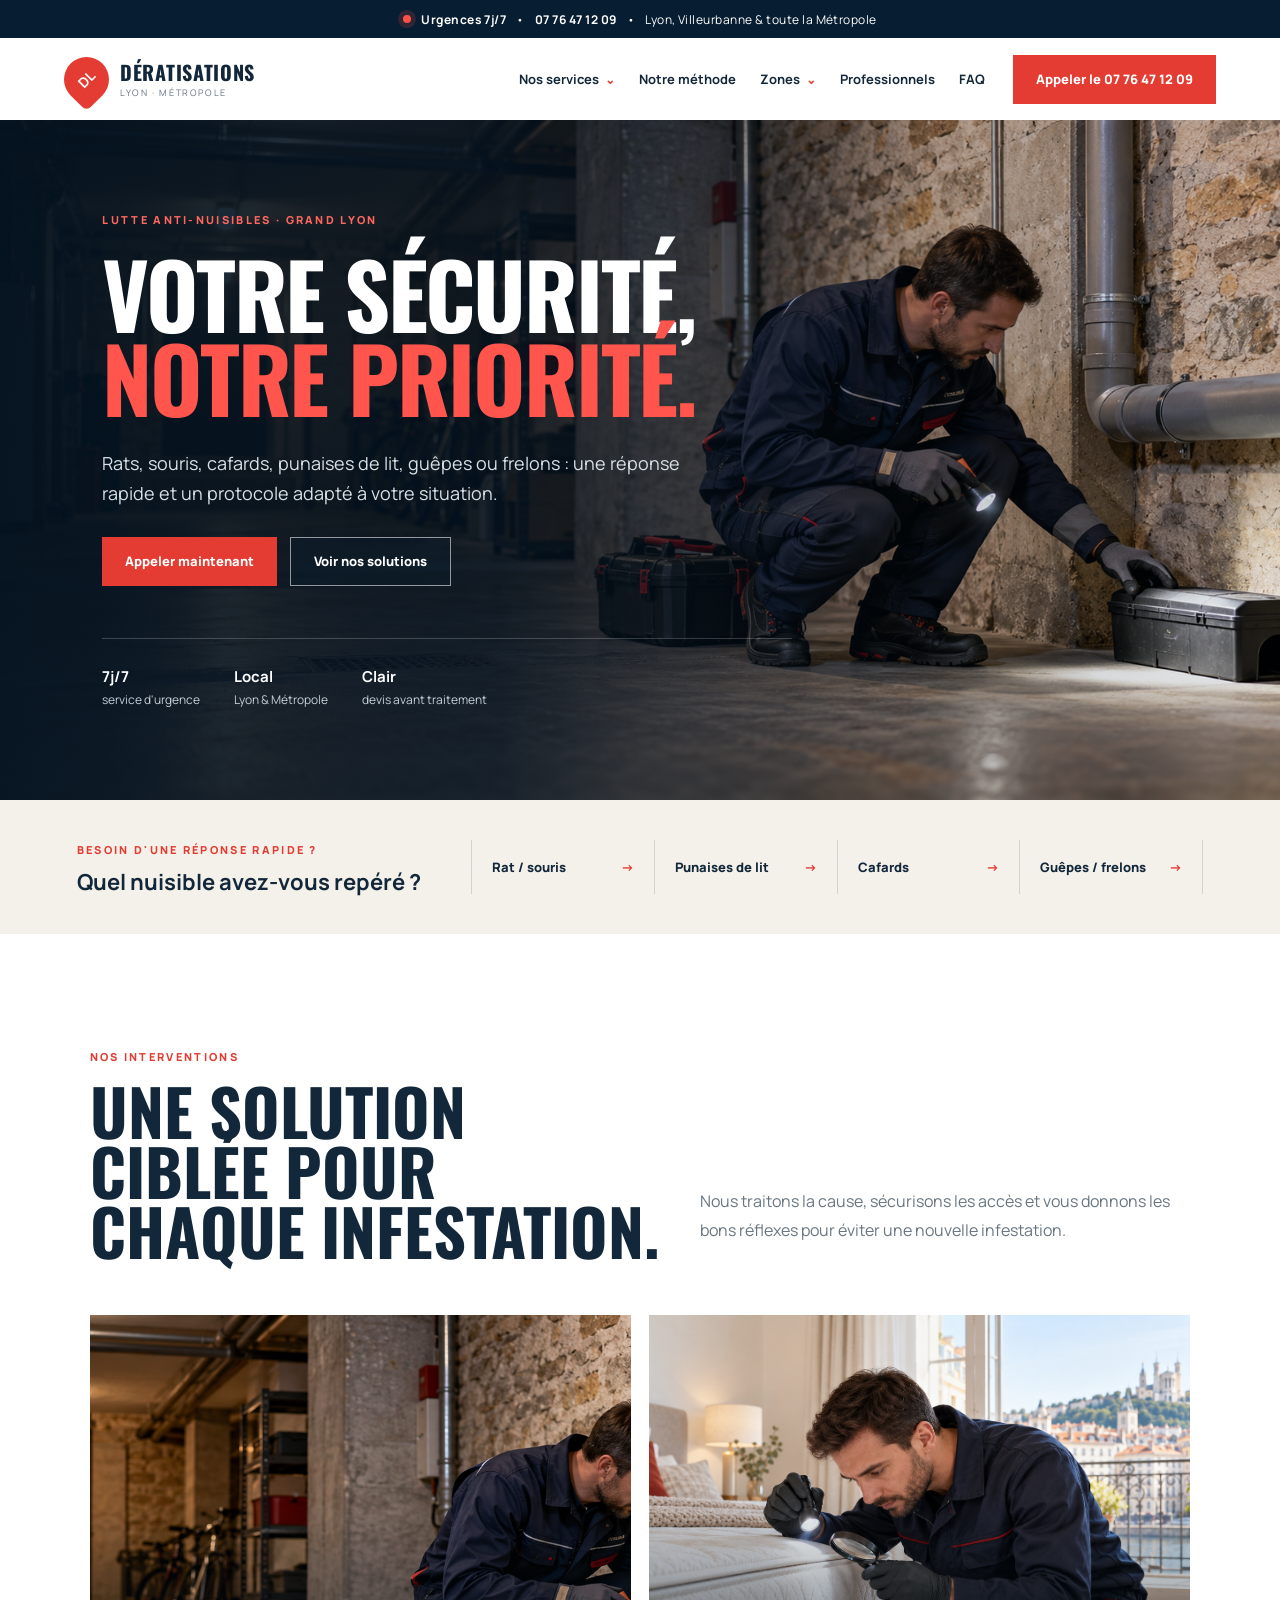
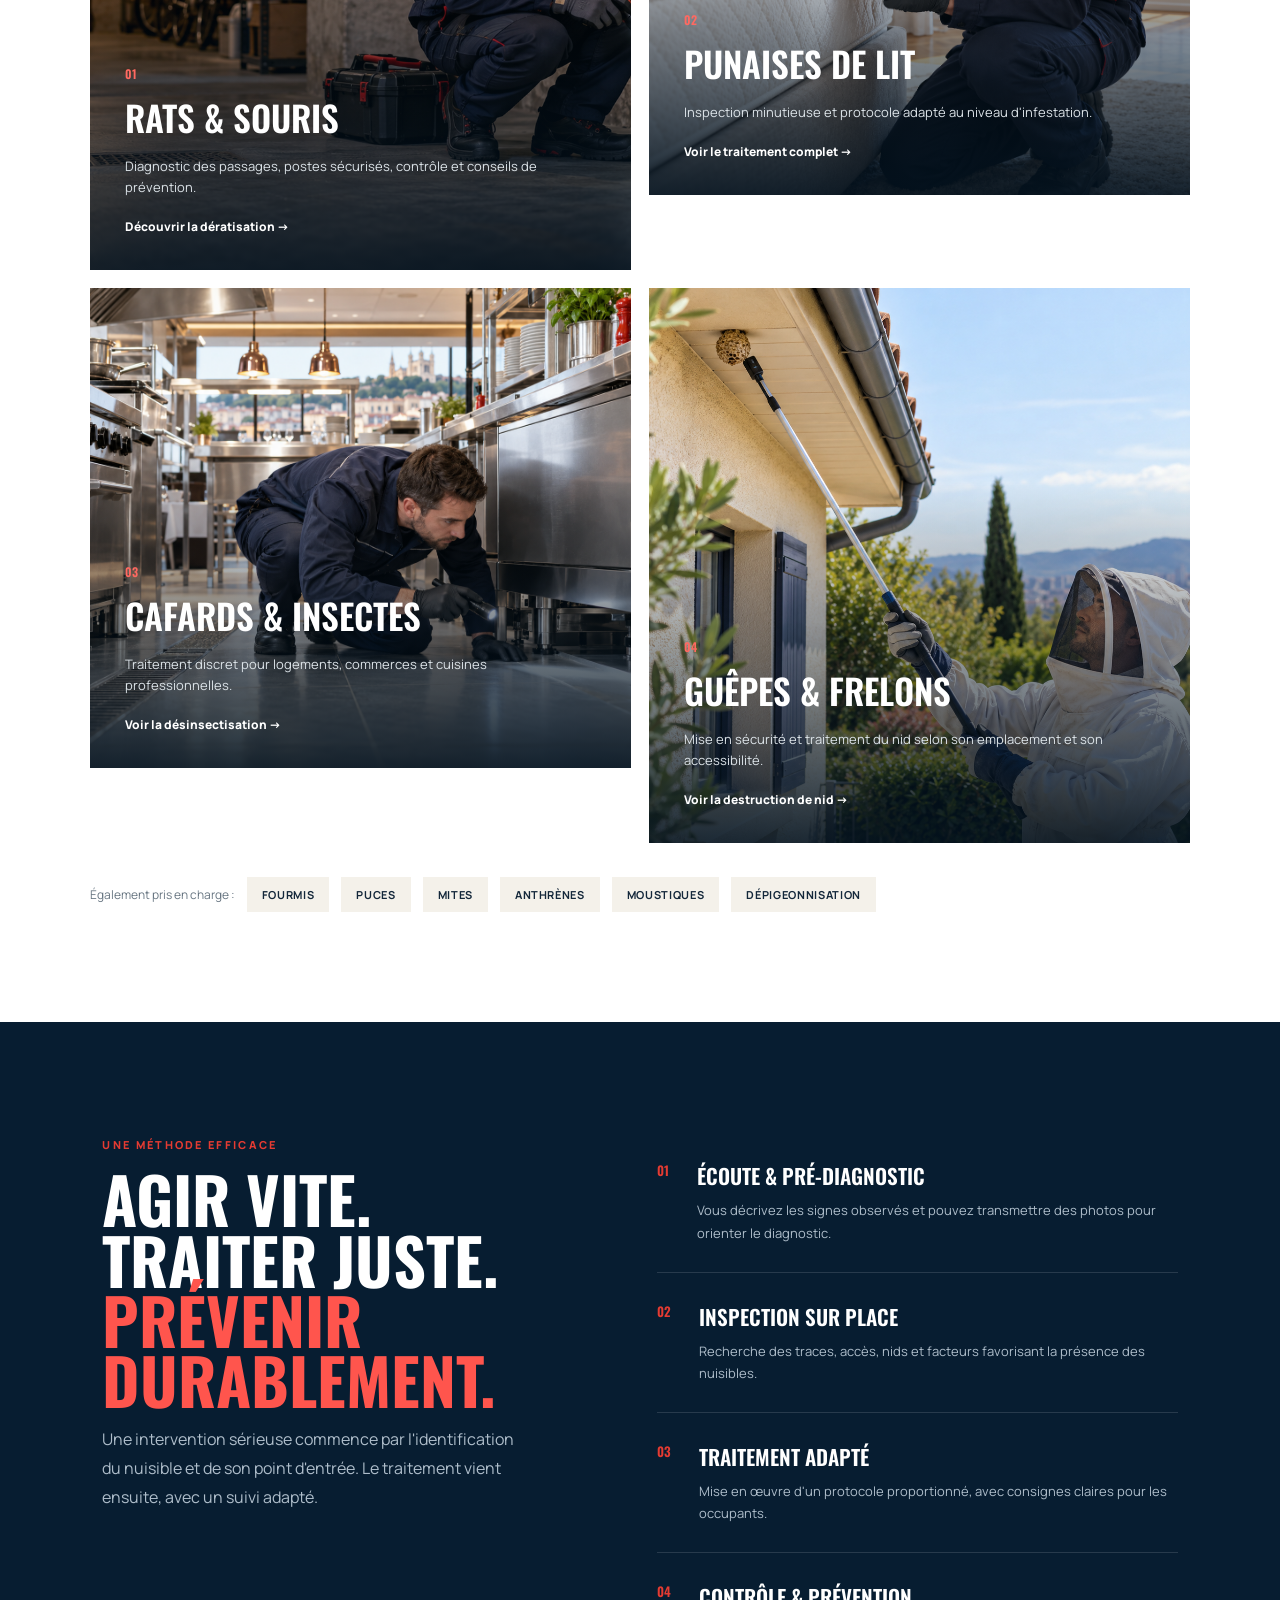
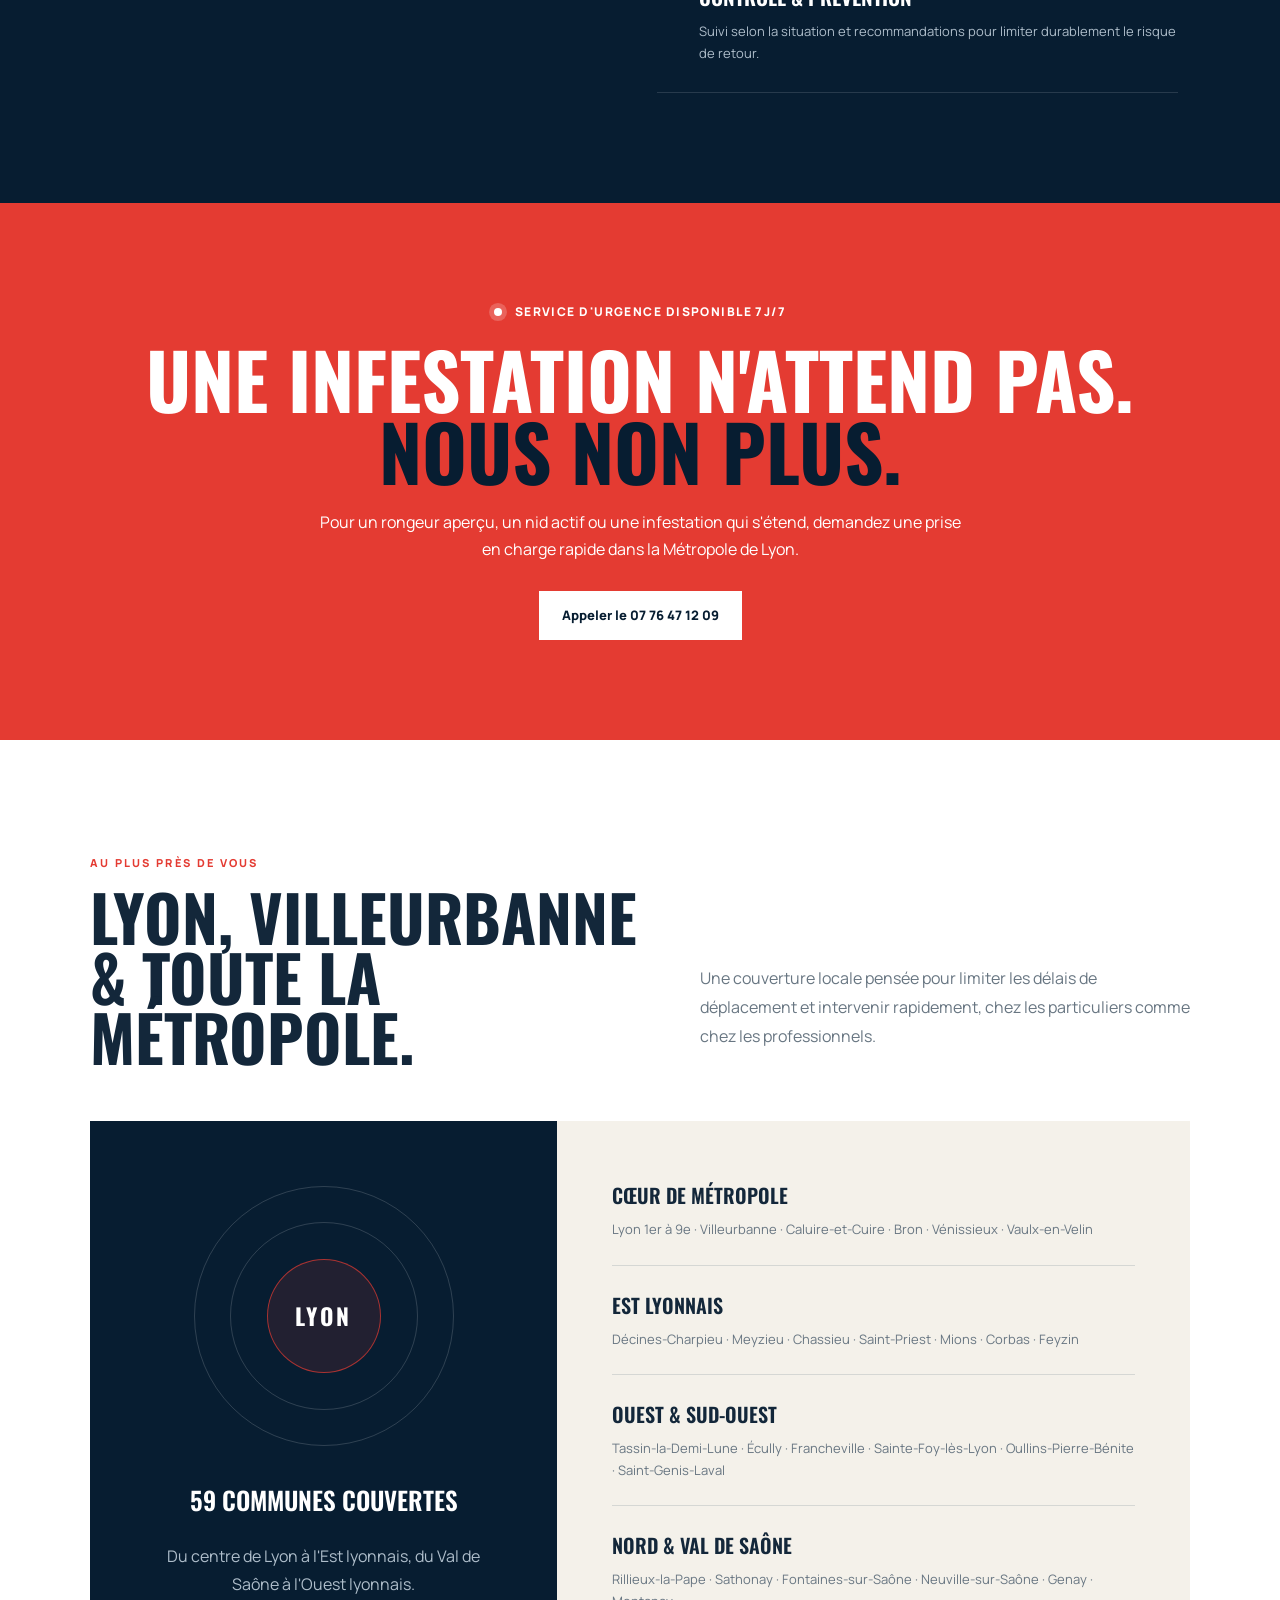
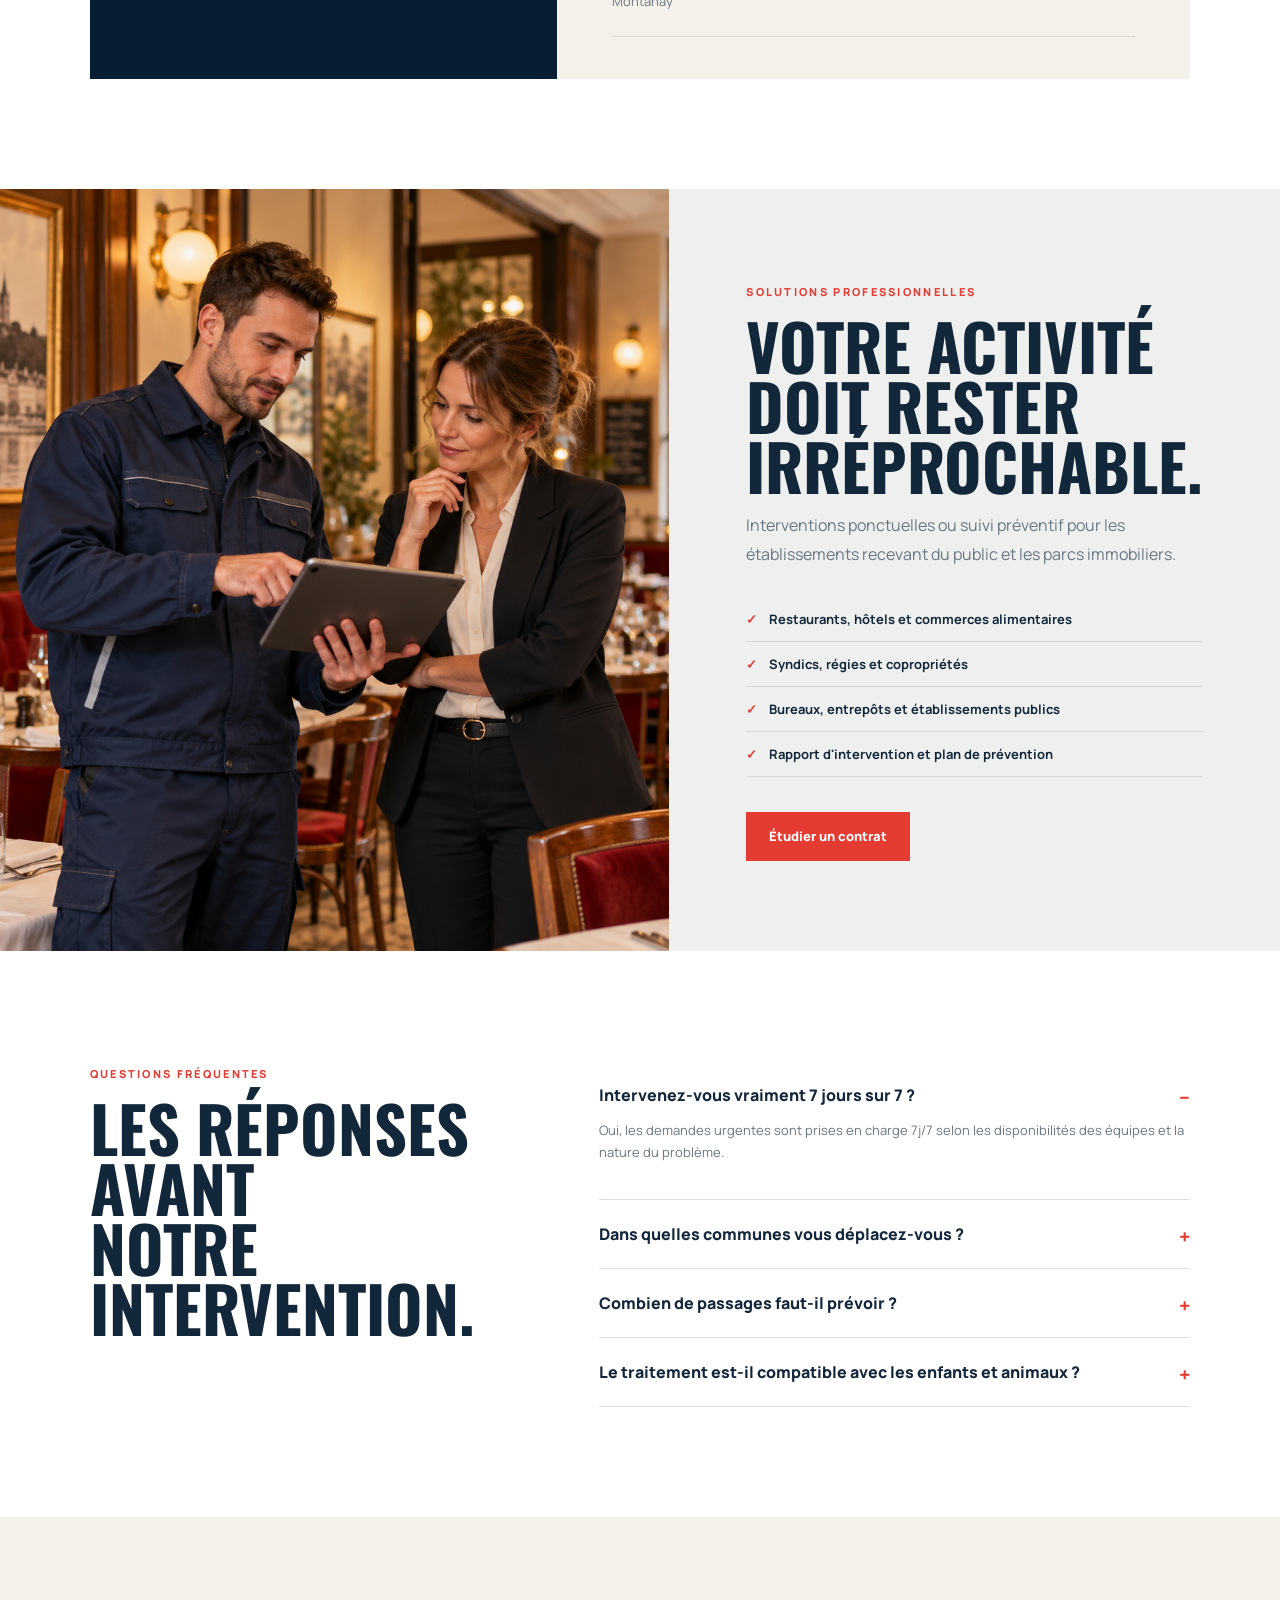
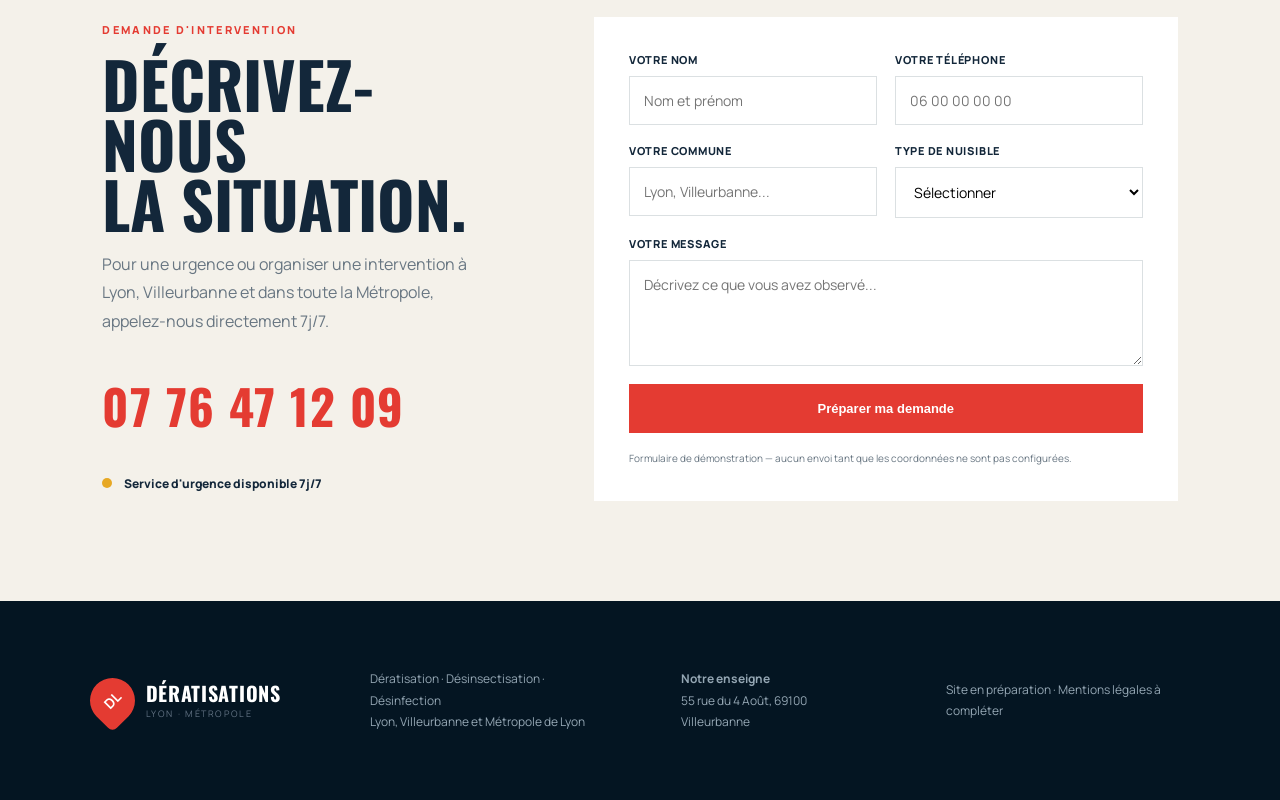
==== index.html @ f5d03dd8 "Publier le site Dératisations Lyon" ====
<!doctype html>
<html lang="fr">
<head>
  <meta charset="utf-8">
  <meta name="viewport" content="width=device-width, initial-scale=1">
  <title>Dératisations Lyon — Urgences anti-nuisibles 7j/7</title>
  <meta name="description" content="Dératisation, désinsectisation, punaises de lit, cafards, guêpes et frelons à Lyon, Villeurbanne et dans toute la Métropole de Lyon. Service d'urgence 7j/7.">
  <link rel="preconnect" href="https://fonts.googleapis.com">
  <link rel="preconnect" href="https://fonts.gstatic.com" crossorigin>
  <link href="https://fonts.googleapis.com/css2?family=Manrope:wght@400;500;600;700;800&family=Oswald:wght@500;600;700&display=swap" rel="stylesheet">
  <link rel="stylesheet" href="styles.css">
<!-- Google tag (gtag.js) -->
<script async src="https://www.googletagmanager.com/gtag/js?id=AW-18383502540"></script>
<script>
  window.dataLayer = window.dataLayer || [];
  function gtag(){dataLayer.push(arguments);}
  gtag('js', new Date());
  gtag('config', 'AW-18383502540');
</script>
</head>
<body>
  <div class="topbar"><span class="pulse"></span><strong>Urgences 7j/7</strong><span>•</span><a href="tel:+33776471209"><strong>07 76 47 12 09</strong></a><span>•</span><span>Lyon, Villeurbanne & toute la Métropole</span></div>
  <header class="header" id="accueil">
    <a class="brand" href="#accueil" aria-label="Dératisations Lyon, accueil">
      <span class="brand-mark" aria-hidden="true">DL</span>
      <span><strong>DÉRATISATIONS</strong><small>LYON · MÉTROPOLE</small></span>
    </a>
    <button class="menu-btn" aria-label="Ouvrir le menu" aria-expanded="false">☰</button>
    <nav class="nav" aria-label="Navigation principale">
      <div class="nav-group"><a href="#services">Nos services <span>⌄</span></a><div class="dropdown">
        <a href="rats-souris.html"><b>Rats & souris</b><small>Dératisation et prévention</small></a>
        <a href="punaises-de-lit.html"><b>Punaises de lit</b><small>Inspection et traitement</small></a>
        <a href="cafards-blattes.html"><b>Cafards & insectes</b><small>Désinsectisation ciblée</small></a>
        <a href="guepes-frelons.html"><b>Guêpes & frelons</b><small>Mise en sécurité des nids</small></a>
      </div></div>
      <a href="#methode">Notre méthode</a>
      <div class="nav-group"><a href="#zones">Zones <span>⌄</span></a><div class="dropdown compact">
        <a href="#zones"><b>Lyon 1er à 9e</b></a><a href="#zones"><b>Villeurbanne</b></a><a href="#zones"><b>Est lyonnais</b></a><a href="#zones"><b>Ouest lyonnais</b></a><a href="#zones"><b>Nord & Val de Saône</b></a>
      </div></div>
      <a href="#professionnels">Professionnels</a><a href="#faq">FAQ</a>
    </nav>
    <a class="btn btn-red header-cta" href="tel:+33776471209">Appeler le 07 76 47 12 09</a>
  </header>

  <main>
    <section class="hero">
      <img src="hero-deratisation.png" alt="Technicien anti-nuisibles inspectant une cave d'immeuble lyonnais">
      <div class="hero-overlay"></div>
      <div class="hero-content">
        <div class="eyebrow">Lutte anti-nuisibles · Grand Lyon</div>
        <h1>Votre sécurité,<br><em>notre priorité.</em></h1>
        <p>Rats, souris, cafards, punaises de lit, guêpes ou frelons : une réponse rapide et un protocole adapté à votre situation.</p>
        <div class="hero-actions">
          <a class="btn btn-red" href="tel:+33776471209">Appeler maintenant</a>
          <a class="btn btn-ghost" href="#services">Voir nos solutions</a>
        </div>
        <div class="hero-trust">
          <span><b>7j/7</b> service d'urgence</span>
          <span><b>Local</b> Lyon & Métropole</span>
          <span><b>Clair</b> devis avant traitement</span>
        </div>
      </div>
    </section>

    <section class="quick-diagnosis">
      <div><span class="red-label">Besoin d'une réponse rapide ?</span><h2>Quel nuisible avez-vous repéré ?</h2></div>
      <div class="quick-links">
        <a href="#deratisation">Rat / souris <span>→</span></a>
        <a href="#punaises">Punaises de lit <span>→</span></a>
        <a href="#cafards">Cafards <span>→</span></a>
        <a href="#guepes">Guêpes / frelons <span>→</span></a>
      </div>
    </section>

    <section class="section services" id="services">
      <div class="section-head">
        <div><span class="red-label">Nos interventions</span><h2>Une solution ciblée pour<br>chaque infestation.</h2></div>
        <p>Nous traitons la cause, sécurisons les accès et vous donnons les bons réflexes pour éviter une nouvelle infestation.</p>
      </div>
      <div class="service-grid">
        <article class="service-card wide" id="deratisation">
          <img src="hero-deratisation.png" alt="Dératisation professionnelle dans une cave à Lyon">
          <div class="shade"></div><div class="card-copy"><span>01</span><h3>Rats & souris</h3><p>Diagnostic des passages, postes sécurisés, contrôle et conseils de prévention.</p><a href="rats-souris.html">Découvrir la dératisation →</a></div>
        </article>
        <article class="service-card" id="punaises">
          <img src="punaises-lit.png" alt="Inspection professionnelle d'un matelas contre les punaises de lit">
          <div class="shade"></div><div class="card-copy"><span>02</span><h3>Punaises de lit</h3><p>Inspection minutieuse et protocole adapté au niveau d'infestation.</p><a href="punaises-de-lit.html">Voir le traitement complet →</a></div>
        </article>
        <article class="service-card" id="cafards">
          <img src="cafards-pro.png" alt="Inspection anti-cafards dans une cuisine professionnelle">
          <div class="shade"></div><div class="card-copy"><span>03</span><h3>Cafards & insectes</h3><p>Traitement discret pour logements, commerces et cuisines professionnelles.</p><a href="cafards-blattes.html">Voir la désinsectisation →</a></div>
        </article>
        <article class="service-card wide" id="guepes">
          <img src="guepes-frelons.png" alt="Technicien protégé inspectant un nid de guêpes sous une toiture">
          <div class="shade"></div><div class="card-copy"><span>04</span><h3>Guêpes & frelons</h3><p>Mise en sécurité et traitement du nid selon son emplacement et son accessibilité.</p><a href="guepes-frelons.html">Voir la destruction de nid →</a></div>
        </article>
      </div>
      <div class="other-pests"><span>Également pris en charge :</span><b>Fourmis</b><b>Puces</b><b>Mites</b><b>Anthrènes</b><b>Moustiques</b><b>Dépigeonnisation</b></div>
    </section>

    <section class="method" id="methode">
      <div class="method-intro"><span class="red-label">Une méthode efficace</span><h2>Agir vite.<br>Traiter juste.<br><em>Prévenir durablement.</em></h2><p>Une intervention sérieuse commence par l'identification du nuisible et de son point d'entrée. Le traitement vient ensuite, avec un suivi adapté.</p></div>
      <div class="steps">
        <article><strong>01</strong><div><h3>Écoute & pré-diagnostic</h3><p>Vous décrivez les signes observés et pouvez transmettre des photos pour orienter le diagnostic.</p></div></article>
        <article><strong>02</strong><div><h3>Inspection sur place</h3><p>Recherche des traces, accès, nids et facteurs favorisant la présence des nuisibles.</p></div></article>
        <article><strong>03</strong><div><h3>Traitement adapté</h3><p>Mise en œuvre d'un protocole proportionné, avec consignes claires pour les occupants.</p></div></article>
        <article><strong>04</strong><div><h3>Contrôle & prévention</h3><p>Suivi selon la situation et recommandations pour limiter durablement le risque de retour.</p></div></article>
      </div>
    </section>

    <section class="emergency">
      <div><span class="live-dot"></span><span>Service d'urgence disponible 7j/7</span></div>
      <h2>Une infestation n'attend pas.<br><em>Nous non plus.</em></h2>
      <p>Pour un rongeur aperçu, un nid actif ou une infestation qui s'étend, demandez une prise en charge rapide dans la Métropole de Lyon.</p>
      <a class="btn btn-white" href="tel:+33776471209">Appeler le 07 76 47 12 09</a>
    </section>

    <section class="section zones" id="zones">
      <div class="section-head"><div><span class="red-label">Au plus près de vous</span><h2>Lyon, Villeurbanne<br>& toute la Métropole.</h2></div><p>Une couverture locale pensée pour limiter les délais de déplacement et intervenir rapidement, chez les particuliers comme chez les professionnels.</p></div>
      <div class="zone-layout">
        <div class="zone-feature"><div class="map-rings"><span></span><span></span><span></span><b>LYON</b></div><h3>59 communes couvertes</h3><p>Du centre de Lyon à l'Est lyonnais, du Val de Saône à l'Ouest lyonnais.</p></div>
        <div class="city-list">
          <div><h3>Cœur de Métropole</h3><p>Lyon 1er à 9e · Villeurbanne · Caluire-et-Cuire · Bron · Vénissieux · Vaulx-en-Velin</p></div>
          <div><h3>Est lyonnais</h3><p>Décines-Charpieu · Meyzieu · Chassieu · Saint-Priest · Mions · Corbas · Feyzin</p></div>
          <div><h3>Ouest & Sud-Ouest</h3><p>Tassin-la-Demi-Lune · Écully · Francheville · Sainte-Foy-lès-Lyon · Oullins-Pierre-Bénite · Saint-Genis-Laval</p></div>
          <div><h3>Nord & Val de Saône</h3><p>Rillieux-la-Pape · Sathonay · Fontaines-sur-Saône · Neuville-sur-Saône · Genay · Montanay</p></div>
        </div>
      </div>
    </section>

    <section class="pro" id="professionnels">
      <img src="contrats-pro.png" alt="Technicien anti-nuisibles présentant un rapport à une responsable de restaurant lyonnais">
      <div class="pro-content"><span class="red-label">Solutions professionnelles</span><h2>Votre activité doit rester<br>irréprochable.</h2><p>Interventions ponctuelles ou suivi préventif pour les établissements recevant du public et les parcs immobiliers.</p><ul><li>Restaurants, hôtels et commerces alimentaires</li><li>Syndics, régies et copropriétés</li><li>Bureaux, entrepôts et établissements publics</li><li>Rapport d'intervention et plan de prévention</li></ul><a class="btn btn-red" href="#contact">Étudier un contrat</a></div>
    </section>

    <section class="section faq" id="faq">
      <div><span class="red-label">Questions fréquentes</span><h2>Les réponses avant<br>notre intervention.</h2></div>
      <div class="accordion">
        <details open><summary>Intervenez-vous vraiment 7 jours sur 7 ?</summary><p>Oui, les demandes urgentes sont prises en charge 7j/7 selon les disponibilités des équipes et la nature du problème.</p></details>
        <details><summary>Dans quelles communes vous déplacez-vous ?</summary><p>À Lyon, Villeurbanne et dans l'ensemble de la Métropole de Lyon. Indiquez votre commune lors de la demande pour confirmer le délai.</p></details>
        <details><summary>Combien de passages faut-il prévoir ?</summary><p>Cela dépend du nuisible, de l'étendue de l'infestation et du lieu. Certains protocoles nécessitent un contrôle ou un second passage.</p></details>
        <details><summary>Le traitement est-il compatible avec les enfants et animaux ?</summary><p>Les consignes de sécurité sont expliquées avant chaque intervention. Elles varient selon le produit et la méthode retenus.</p></details>
      </div>
    </section>

    <section class="contact" id="contact">
      <div class="contact-copy"><span class="red-label">Demande d'intervention</span><h2>Décrivez-nous<br>la situation.</h2><p>Pour une urgence ou organiser une intervention à Lyon, Villeurbanne et dans toute la Métropole, appelez-nous directement 7j/7.</p><a class="contact-phone" href="tel:+33776471209">07 76 47 12 09</a><div class="pending"><span></span>Service d'urgence disponible 7j/7</div></div>
      <form class="contact-form" id="lead-form">
        <label>Votre nom<input type="text" placeholder="Nom et prénom" required></label>
        <label>Votre téléphone<input type="tel" placeholder="06 00 00 00 00" required></label>
        <label>Votre commune<input type="text" placeholder="Lyon, Villeurbanne..." required></label>
        <label>Type de nuisible<select required><option value="">Sélectionner</option><option>Rats / souris</option><option>Punaises de lit</option><option>Cafards / blattes</option><option>Guêpes / frelons</option><option>Autre</option></select></label>
        <label class="full">Votre message<textarea rows="4" placeholder="Décrivez ce que vous avez observé..."></textarea></label>
        <button class="btn btn-red full" type="submit">Préparer ma demande</button>
        <small class="full">Formulaire de démonstration — aucun envoi tant que les coordonnées ne sont pas configurées.</small>
      </form>
    </section>
  </main>

  <footer><a class="brand" href="#accueil"><span class="brand-mark">DL</span><span><strong>DÉRATISATIONS</strong><small>LYON · MÉTROPOLE</small></span></a><p>Dératisation · Désinsectisation · Désinfection<br>Lyon, Villeurbanne et Métropole de Lyon</p><p><strong>Notre enseigne</strong><br>55 rue du 4 Août, 69100 Villeurbanne</p><p class="legal">Site en préparation · Mentions légales à compléter</p></footer>
  <div class="mobile-bar"><a href="tel:+33776471209">☎ Urgence 7j/7 — 07 76 47 12 09</a></div>
  <script src="script.js"></script>
</body>
</html>
---- styles.css ----
:root{--navy:#071d31;--navy2:#0c2943;--red:#e43b32;--cream:#f4f1ea;--white:#fff;--ink:#13273a;--muted:#687682;--line:#dbe0e2}*{box-sizing:border-box}html{scroll-behavior:smooth}body{margin:0;font-family:Manrope,Arial,sans-serif;color:var(--ink);background:#fff}img{display:block;width:100%}a{color:inherit;text-decoration:none}.topbar{height:38px;background:var(--navy);color:#fff;display:flex;align-items:center;justify-content:center;gap:10px;font-size:12px;letter-spacing:.04em}.pulse,.live-dot{width:8px;height:8px;background:#ff5046;border-radius:50%;box-shadow:0 0 0 5px rgba(255,80,70,.16)}.header{height:82px;display:flex;align-items:center;padding:0 clamp(20px,5vw,78px);gap:28px;background:#fff;position:relative;z-index:20}.brand{display:flex;align-items:center;gap:11px;margin-right:auto}.brand-mark{width:45px;height:45px;border-radius:50% 50% 50% 14%;transform:rotate(-45deg);background:var(--red);color:#fff;display:grid;place-items:center;font:bold 14px Manrope}.brand-mark::first-line{transform:rotate(45deg)}.brand span:last-child{display:flex;flex-direction:column;line-height:1}.brand strong{font-family:Oswald,sans-serif;font-size:20px;letter-spacing:.035em}.brand small{font-size:9px;letter-spacing:.18em;margin-top:6px;color:#637384}.nav{display:flex;gap:24px;font-size:13px;font-weight:700}.nav a:hover{color:var(--red)}.btn{display:inline-flex;align-items:center;justify-content:center;min-height:49px;padding:0 23px;font-size:13px;font-weight:800;border:none;cursor:pointer;transition:.2s}.btn:hover{transform:translateY(-2px)}.btn-red{background:var(--red);color:#fff}.btn-ghost{border:1px solid rgba(255,255,255,.55);color:#fff;background:rgba(7,29,49,.25)}.btn-white{background:#fff;color:var(--navy)}.menu-btn{display:none;background:none;border:none;font-size:26px}.hero{min-height:680px;position:relative;display:flex;align-items:center;color:#fff;overflow:hidden}.hero>img{position:absolute;inset:0;height:100%;object-fit:cover}.hero-overlay{position:absolute;inset:0;background:linear-gradient(90deg,rgba(4,19,33,.96) 0%,rgba(4,19,33,.84) 39%,rgba(4,19,33,.2) 72%,rgba(4,19,33,.05) 100%)}.hero-content{position:relative;z-index:2;width:min(690px,90%);margin-left:clamp(20px,8vw,125px);padding:75px 0}.eyebrow,.red-label{text-transform:uppercase;font-size:11px;font-weight:800;letter-spacing:.21em}.eyebrow{color:#ff675f;margin-bottom:24px}.hero h1,.section h2,.method h2,.emergency h2,.pro h2,.contact h2{font-family:Oswald,sans-serif;text-transform:uppercase;line-height:.94;margin:0}.hero h1{font-size:clamp(52px,7vw,96px);letter-spacing:-.025em}.hero h1 em,.method h2 em,.emergency h2 em{font-style:normal;color:#ff554d}.hero-content>p{font-size:18px;line-height:1.7;max-width:585px;color:#d8e0e6;margin:28px 0}.hero-actions{display:flex;gap:13px}.hero-trust{display:flex;gap:34px;margin-top:52px;padding-top:27px;border-top:1px solid rgba(255,255,255,.2);font-size:12px;color:#c5d0d8}.hero-trust span{display:flex;flex-direction:column;gap:4px}.hero-trust b{font-size:15px;color:#fff}.quick-diagnosis{padding:37px clamp(20px,6vw,90px);background:var(--cream);display:flex;align-items:center;gap:50px}.red-label{color:var(--red)}.quick-diagnosis h2{font-size:22px;margin:8px 0 0}.quick-links{display:grid;grid-template-columns:repeat(4,1fr);flex:1;border-left:1px solid #cfd4d3}.quick-links a{padding:18px 20px;border-right:1px solid #cfd4d3;font-weight:800;font-size:13px;display:flex;justify-content:space-between}.quick-links a span{color:var(--red)}.section{padding:110px clamp(20px,7vw,110px)}.section-head{display:flex;justify-content:space-between;align-items:end;gap:40px;margin-bottom:55px}.section h2,.method h2,.pro h2,.contact h2{font-size:clamp(42px,5vw,68px);margin-top:14px}.section-head>p{max-width:490px;color:var(--muted);line-height:1.8}.service-grid{display:grid;grid-template-columns:1fr 1fr;gap:18px}.service-card{height:480px;position:relative;overflow:hidden;color:#fff}.service-card.wide{height:555px}.service-card img{height:100%;object-fit:cover;transition:transform .5s}.service-card:hover img{transform:scale(1.03)}.shade{position:absolute;inset:0;background:linear-gradient(0deg,rgba(3,18,31,.9),transparent 65%)}.card-copy{position:absolute;inset:auto 35px 34px}.card-copy>span{font:600 12px Oswald;color:#ff6961}.card-copy h3{font:600 35px Oswald;text-transform:uppercase;margin:7px 0}.card-copy p{max-width:480px;font-size:13px;line-height:1.6;color:#dce3e8}.card-copy a{display:inline-block;margin-top:8px;font-size:12px;font-weight:800;color:#fff}.other-pests{display:flex;flex-wrap:wrap;gap:12px;align-items:center;padding-top:34px}.other-pests span{color:var(--muted);font-size:12px}.other-pests b{background:var(--cream);padding:10px 15px;font-size:11px;text-transform:uppercase;letter-spacing:.06em}.method{background:var(--navy);color:#fff;padding:110px clamp(20px,8vw,125px);display:grid;grid-template-columns:.9fr 1.1fr;gap:10vw}.method-intro>p{color:#aebdca;line-height:1.8;max-width:440px}.steps article{display:flex;gap:28px;padding:28px 0;border-bottom:1px solid rgba(255,255,255,.13)}.steps strong{color:var(--red);font:600 13px Oswald}.steps h3{font:600 21px Oswald;text-transform:uppercase;margin:0 0 8px}.steps p{color:#aebdca;font-size:13px;line-height:1.7;margin:0}.emergency{text-align:center;color:#fff;background:var(--red);padding:100px 20px}.emergency>div{display:flex;justify-content:center;align-items:center;gap:13px;font-size:12px;text-transform:uppercase;font-weight:800;letter-spacing:.12em}.emergency .live-dot{background:#fff;box-shadow:0 0 0 5px rgba(255,255,255,.2)}.emergency h2{font-size:clamp(48px,6vw,80px);margin:22px 0}.emergency h2 em{color:var(--navy)}.emergency p{max-width:660px;margin:0 auto 28px;line-height:1.7}.zone-layout{display:grid;grid-template-columns:.85fr 1.15fr;background:var(--cream)}.zone-feature{background:var(--navy);color:#fff;padding:65px;text-align:center}.map-rings{width:260px;height:260px;position:relative;margin:0 auto 35px;display:grid;place-items:center}.map-rings span{position:absolute;border:1px solid rgba(255,255,255,.16);border-radius:50%;inset:0}.map-rings span:nth-child(2){inset:36px}.map-rings span:nth-child(3){inset:73px;background:rgba(228,59,50,.12);border-color:rgba(228,59,50,.7)}.map-rings b{position:relative;font:700 23px Oswald;letter-spacing:.12em}.zone-feature h3{font:600 25px Oswald;text-transform:uppercase}.zone-feature p{color:#aebdca;line-height:1.7}.city-list{padding:35px 55px}.city-list>div{padding:24px 0;border-bottom:1px solid #d5d7d4}.city-list h3{font:600 20px Oswald;text-transform:uppercase;margin:0 0 8px}.city-list p{font-size:13px;color:var(--muted);line-height:1.7;margin:0}.pro{display:grid;grid-template-columns:1.1fr .9fr;min-height:700px;background:#eef0ef}.pro>img{height:100%;object-fit:cover}.pro-content{padding:90px clamp(35px,6vw,95px);align-self:center}.pro-content p{color:var(--muted);line-height:1.8}.pro-content ul{padding:0;margin:28px 0 35px;list-style:none}.pro-content li{padding:13px 0;border-bottom:1px solid #d4dadb;font-size:13px;font-weight:700}.pro-content li:before{content:'✓';color:var(--red);margin-right:12px}.faq{display:grid;grid-template-columns:.8fr 1.2fr;gap:9vw}.accordion details{border-bottom:1px solid var(--line);padding:23px 0}.accordion summary{font-weight:800;cursor:pointer;list-style:none;padding-right:30px;position:relative}.accordion summary:after{content:'+';position:absolute;right:0;color:var(--red);font-size:20px}.accordion details[open] summary:after{content:'−'}.accordion p{color:var(--muted);line-height:1.7;font-size:13px}.contact{background:var(--cream);padding:100px clamp(20px,8vw,125px);display:grid;grid-template-columns:.8fr 1.2fr;gap:8vw}.contact-copy>p{color:var(--muted);line-height:1.8;max-width:470px}.pending{display:flex;align-items:center;gap:12px;margin-top:28px;font-size:12px;font-weight:800}.pending span{width:10px;height:10px;border-radius:50%;background:#e7a824}.contact-form{display:grid;grid-template-columns:1fr 1fr;gap:18px;background:#fff;padding:35px}.contact-form label{font-size:11px;font-weight:800;text-transform:uppercase;letter-spacing:.07em}.contact-form input,.contact-form select,.contact-form textarea{display:block;width:100%;margin-top:9px;border:1px solid var(--line);padding:14px;font:14px Manrope;background:#fff}.contact-form .full{grid-column:1/-1}.contact-form small{color:var(--muted);font-size:10px;line-height:1.5}footer{background:#041522;color:#fff;padding:55px clamp(20px,7vw,110px);display:flex;align-items:center;gap:7vw}footer .brand{margin:0}footer p{color:#95a7b4;font-size:12px;line-height:1.8}.legal{margin-left:auto}.mobile-bar{display:none}
@media(max-width:1000px){.nav{display:none;position:absolute;top:82px;left:0;right:0;background:#fff;padding:24px;flex-direction:column;box-shadow:0 15px 25px rgba(0,0,0,.12)}.nav.open{display:flex}.menu-btn{display:block}.header-cta{display:none}.quick-diagnosis{align-items:flex-start;flex-direction:column}.quick-links{width:100%;border-left:0}.method{grid-template-columns:1fr;gap:40px}.pro{grid-template-columns:1fr}.pro>img{height:520px}.faq,.contact{grid-template-columns:1fr}.section-head{align-items:flex-start;flex-direction:column}.zone-layout{grid-template-columns:1fr}}
@media(max-width:680px){body{padding-bottom:58px}.topbar{font-size:10px;padding:0 10px;text-align:center}.header{height:70px;padding:0 16px}.brand-mark{width:39px;height:39px}.brand strong{font-size:17px}.brand small{font-size:8px}.nav{top:70px}.hero{min-height:690px;align-items:flex-end}.hero>img{object-position:63% center}.hero-overlay{background:linear-gradient(0deg,rgba(4,19,33,.98) 10%,rgba(4,19,33,.78) 60%,rgba(4,19,33,.25))}.hero-content{margin:0;padding:130px 20px 42px;width:100%}.hero h1{font-size:54px}.hero-content>p{font-size:15px}.hero-actions{flex-direction:column}.hero-trust{gap:18px;overflow:auto}.quick-links{grid-template-columns:1fr 1fr}.quick-links a{border-bottom:1px solid #cfd4d3}.section{padding:75px 20px}.section h2,.method h2,.pro h2,.contact h2{font-size:44px}.service-grid{grid-template-columns:1fr}.service-card,.service-card.wide{height:430px}.card-copy{inset:auto 22px 24px}.other-pests{align-items:flex-start}.method{padding:75px 20px}.emergency{padding:75px 20px}.zone-feature{padding:50px 20px}.map-rings{width:220px;height:220px}.city-list{padding:25px}.pro>img{height:390px}.pro-content{padding:65px 20px}.contact{padding:70px 20px}.contact-form{grid-template-columns:1fr;padding:22px}.contact-form>*{grid-column:1/-1}footer{align-items:flex-start;flex-direction:column;padding:45px 20px}.legal{margin:0}.mobile-bar{display:block;position:fixed;z-index:50;bottom:0;left:0;right:0;background:var(--red);color:#fff;text-align:center;font-size:12px;font-weight:800;padding:18px}}

/* Navigation déroulante */
.nav{align-items:center}.nav>a,.nav-group>a{padding:31px 0}.nav-group{position:relative}.nav-group>a span{font-size:12px;color:var(--red);margin-left:3px}.dropdown{position:absolute;top:68px;left:-22px;width:280px;background:#fff;padding:10px;box-shadow:0 18px 45px rgba(4,21,34,.18);border-top:3px solid var(--red);opacity:0;visibility:hidden;transform:translateY(8px);transition:.2s;z-index:30}.nav-group:hover .dropdown,.nav-group:focus-within .dropdown{opacity:1;visibility:visible;transform:translateY(0)}.dropdown a{display:flex;flex-direction:column;gap:3px;padding:12px;border-bottom:1px solid #eef0f1}.dropdown a:last-child{border-bottom:0}.dropdown b{font-size:12px}.dropdown small{font-size:10px;color:var(--muted);font-weight:500}.dropdown.compact{width:220px}.dropdown.compact a{padding:10px 12px}
@media(max-width:1000px){.nav{align-items:stretch;gap:0;max-height:calc(100vh - 120px);overflow:auto}.nav>a,.nav-group>a{display:block;padding:13px 0;border-bottom:1px solid #eef0f1}.dropdown,.dropdown.compact{position:static;width:100%;opacity:1;visibility:visible;transform:none;box-shadow:none;border-top:0;padding:4px 0 8px 12px}.dropdown a{padding:8px 12px;border:0;background:#f7f8f7;margin:3px 0}}
.contact-phone{display:inline-block;margin:18px 0 6px;font:700 clamp(30px,4vw,48px) Oswald;color:var(--red);letter-spacing:.03em}.contact-phone:hover{color:var(--navy)}
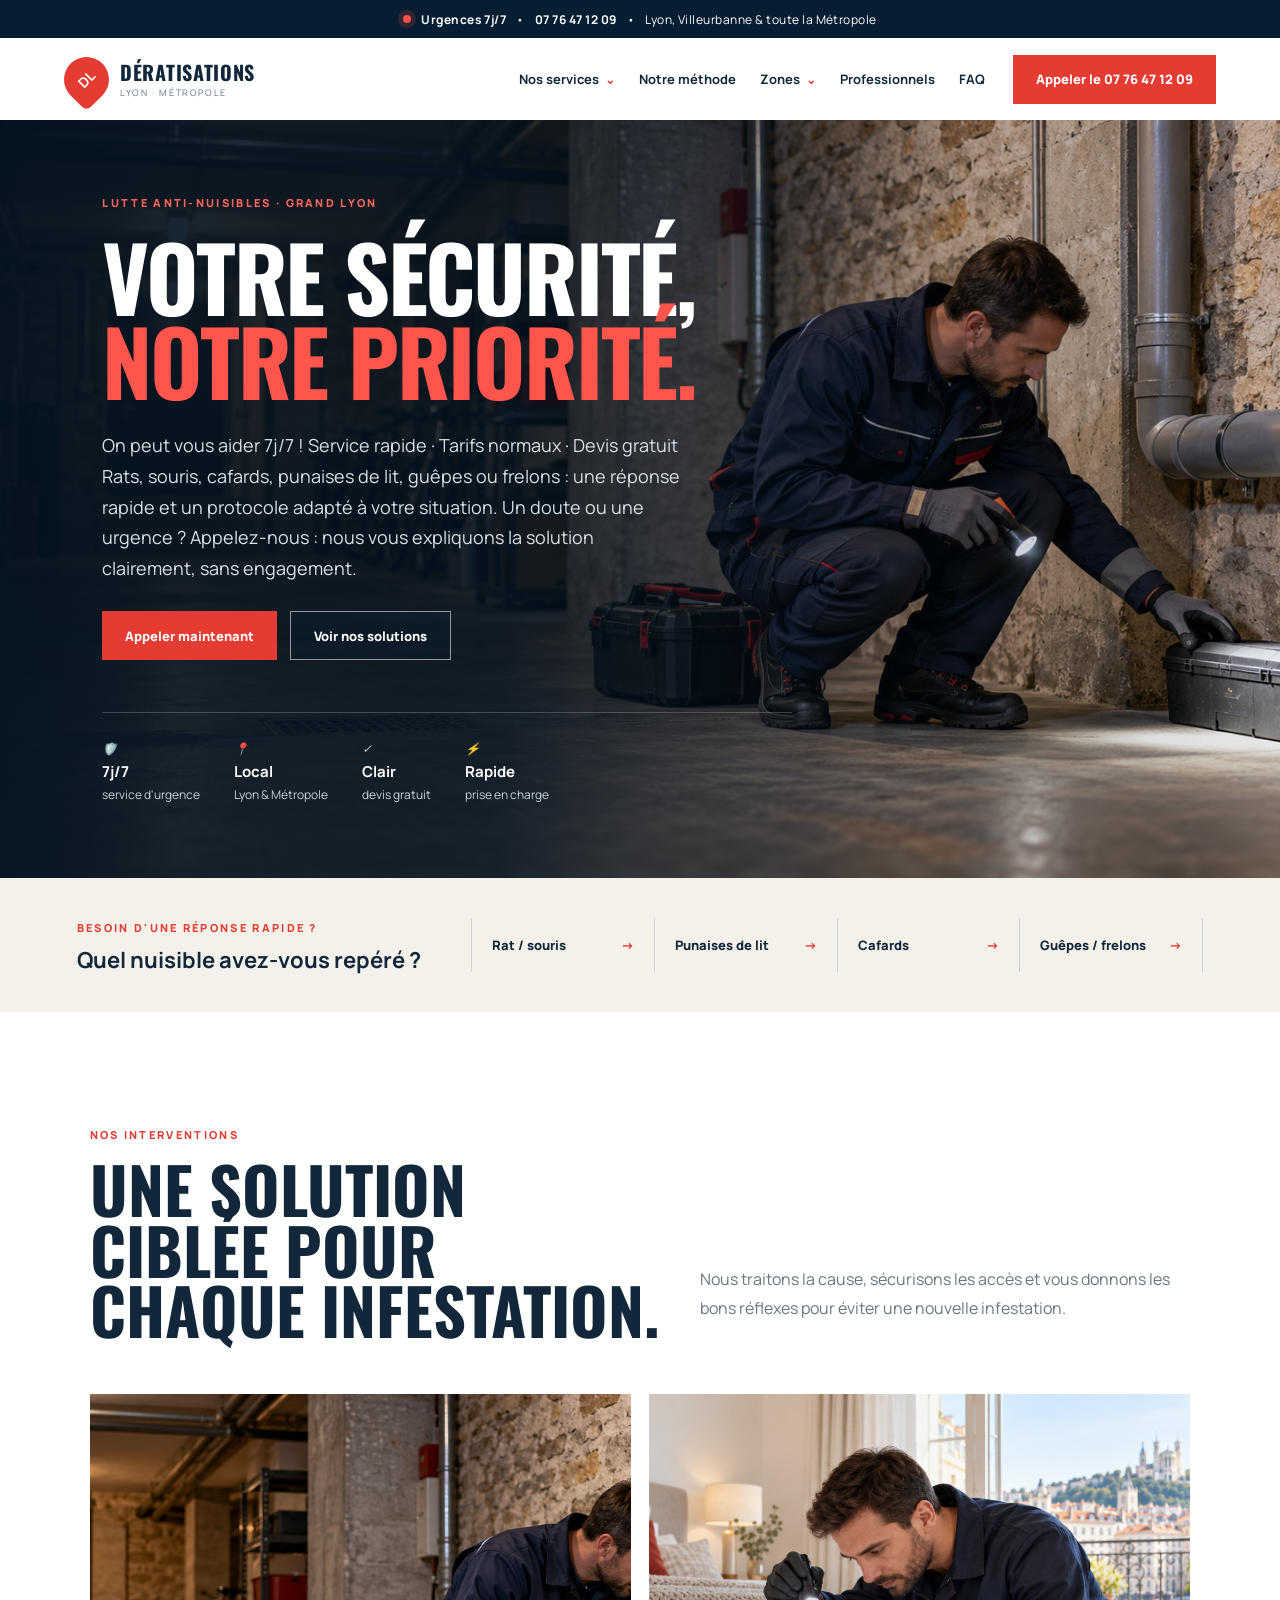
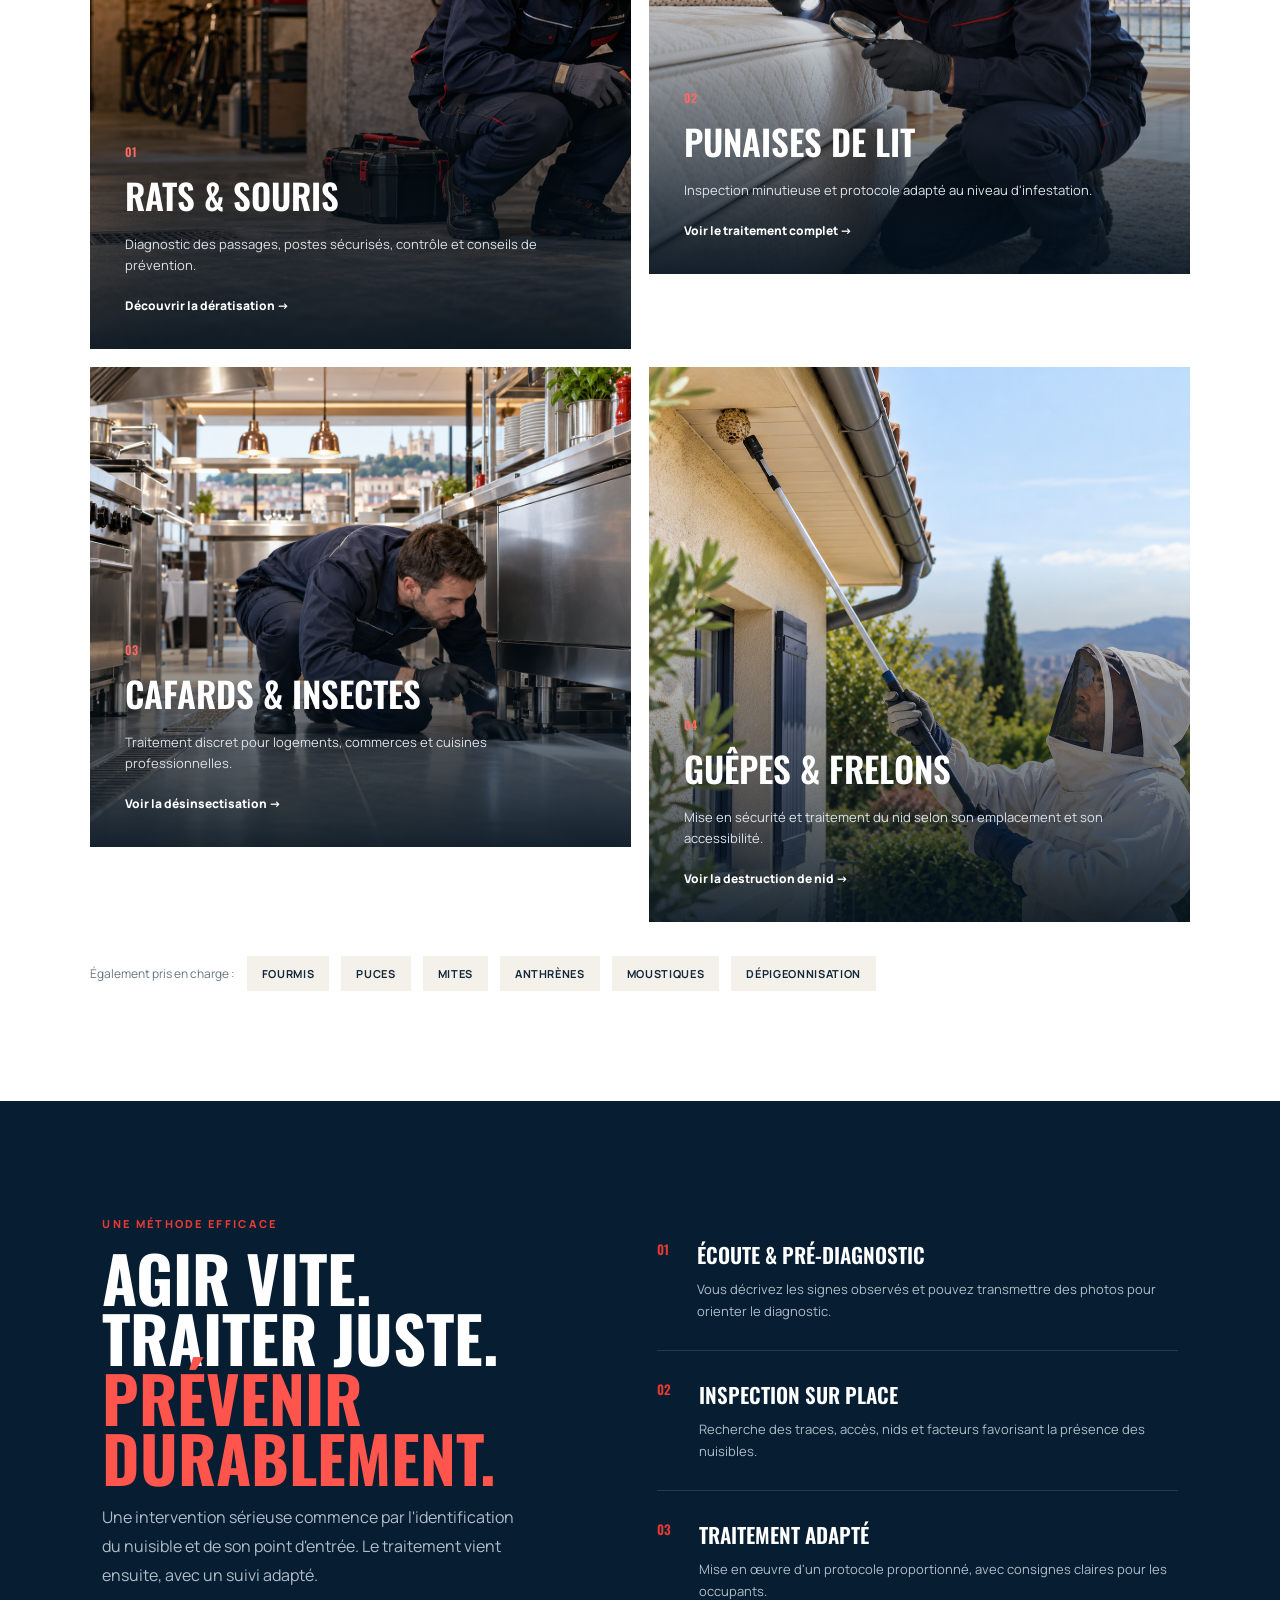
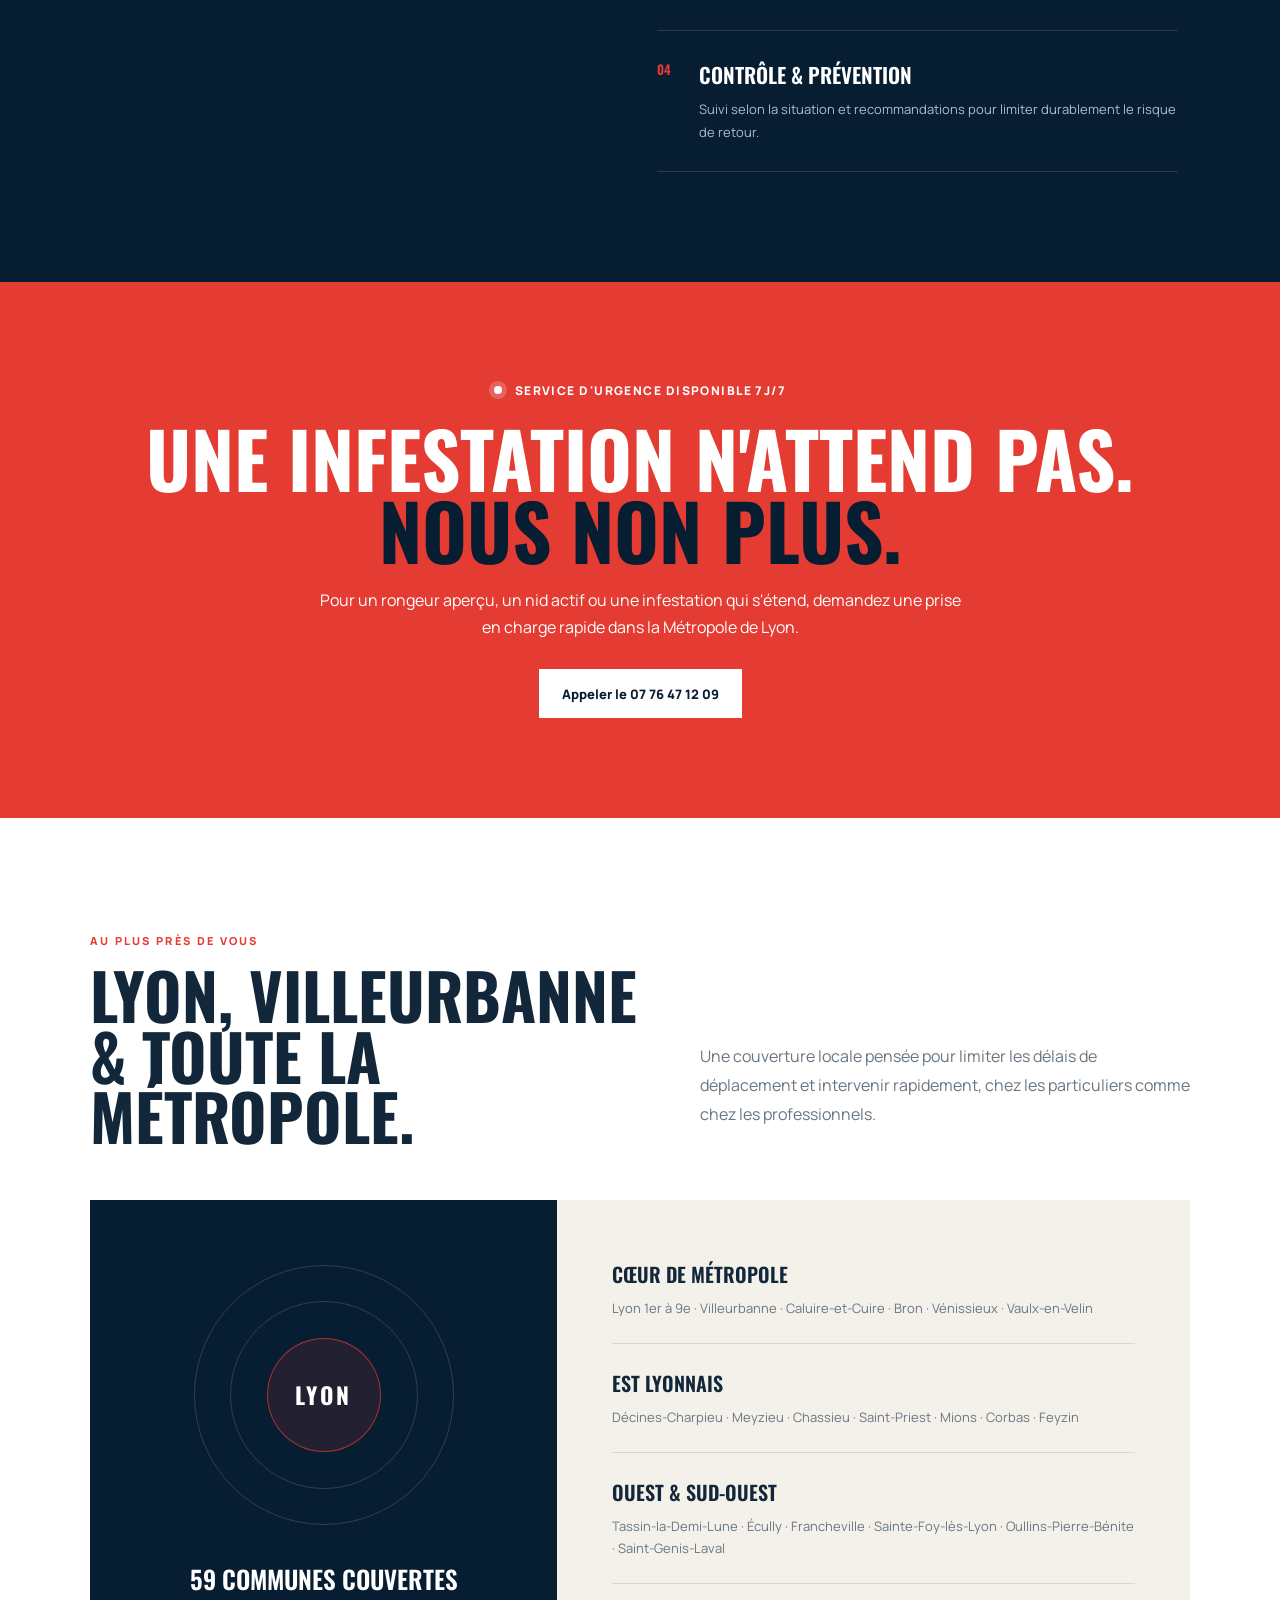
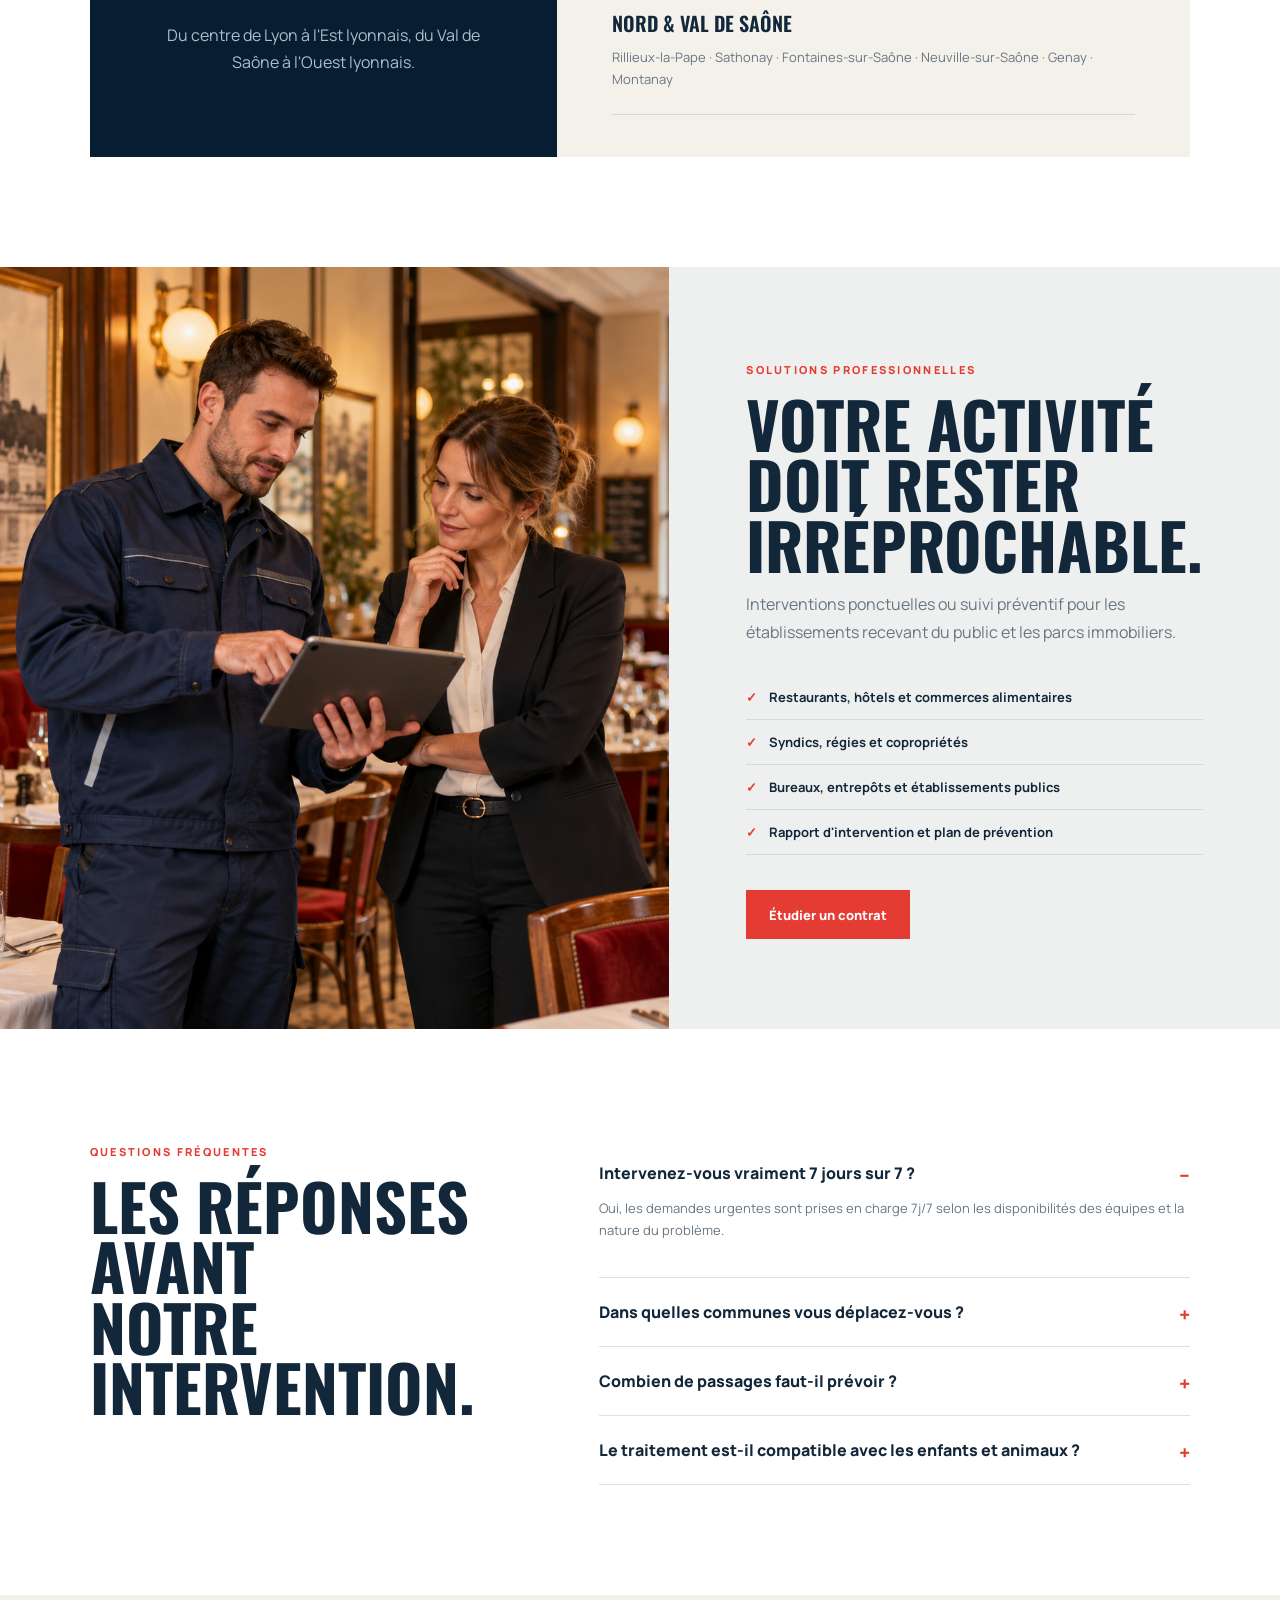
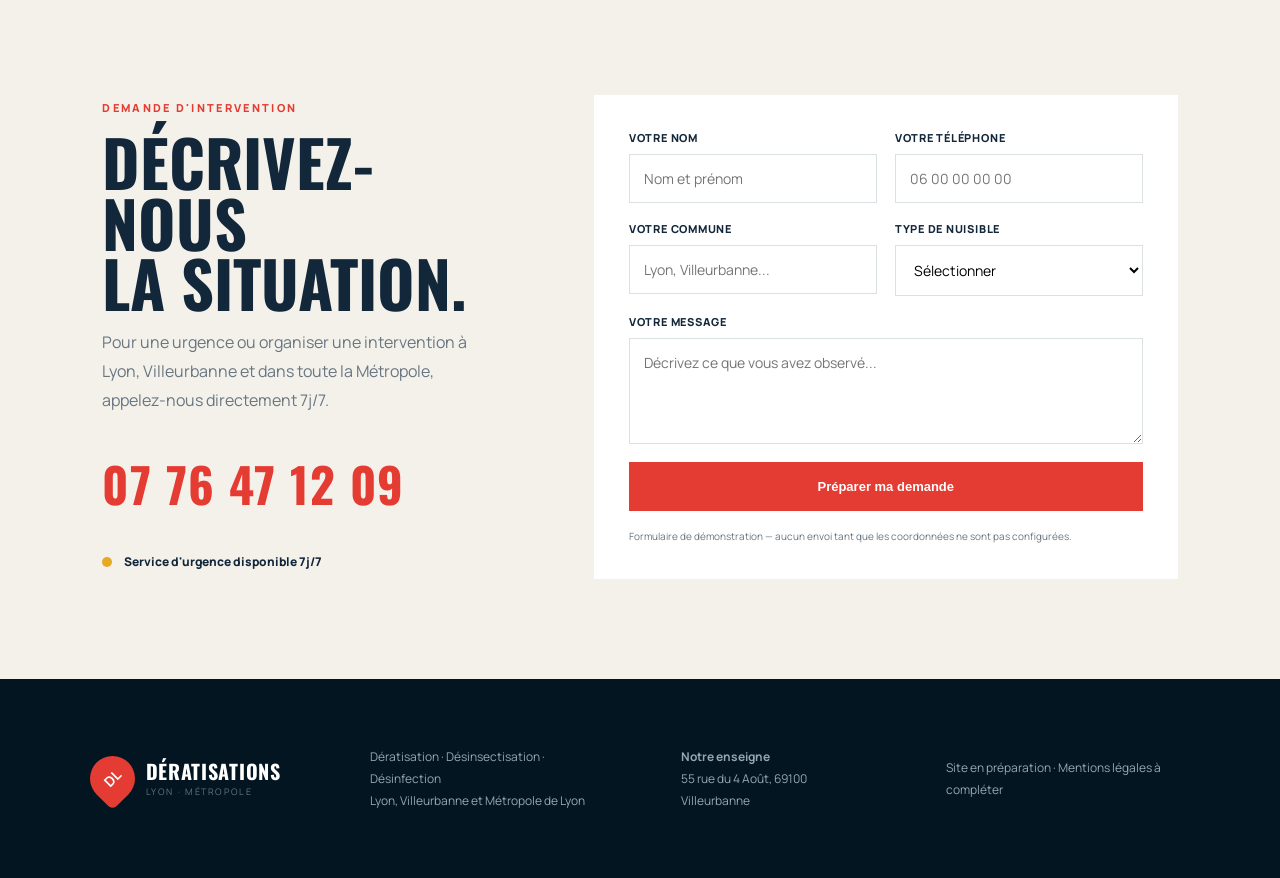
==== commit 83e2c1db: "Ajoute messages rassurants et pictogrammes" ====
--- a/index.html
+++ b/index.html
@@ -49,15 +49,21 @@
       <div class="hero-content">
         <div class="eyebrow">Lutte anti-nuisibles · Grand Lyon</div>
         <h1>Votre sécurité,<br><em>notre priorité.</em></h1>
-        <p>Rats, souris, cafards, punaises de lit, guêpes ou frelons : une réponse rapide et un protocole adapté à votre situation.</p>
+        <p>On peut vous aider 7j/7 !
+Service rapide · Tarifs normaux · Devis gratuit
+
+Rats, souris, cafards, punaises de lit, guêpes ou frelons : une réponse rapide et un protocole adapté à votre situation.
+
+Un doute ou une urgence ? Appelez-nous : nous vous expliquons la solution clairement, sans engagement.</p>
         <div class="hero-actions">
           <a class="btn btn-red" href="tel:+33776471209">Appeler maintenant</a>
           <a class="btn btn-ghost" href="#services">Voir nos solutions</a>
         </div>
         <div class="hero-trust">
-          <span><b>7j/7</b> service d'urgence</span>
-          <span><b>Local</b> Lyon & Métropole</span>
-          <span><b>Clair</b> devis avant traitement</span>
+          <span><i aria-hidden="true">🛡️</i><b>7j/7</b> service d'urgence</span>
+          <span><i aria-hidden="true">📍</i><b>Local</b> Lyon & Métropole</span>
+          <span><i aria-hidden="true">✓</i><b>Clair</b> devis gratuit</span>
+          <span><i aria-hidden="true">⚡</i><b>Rapide</b> prise en charge</span>
         </div>
       </div>
     </section>
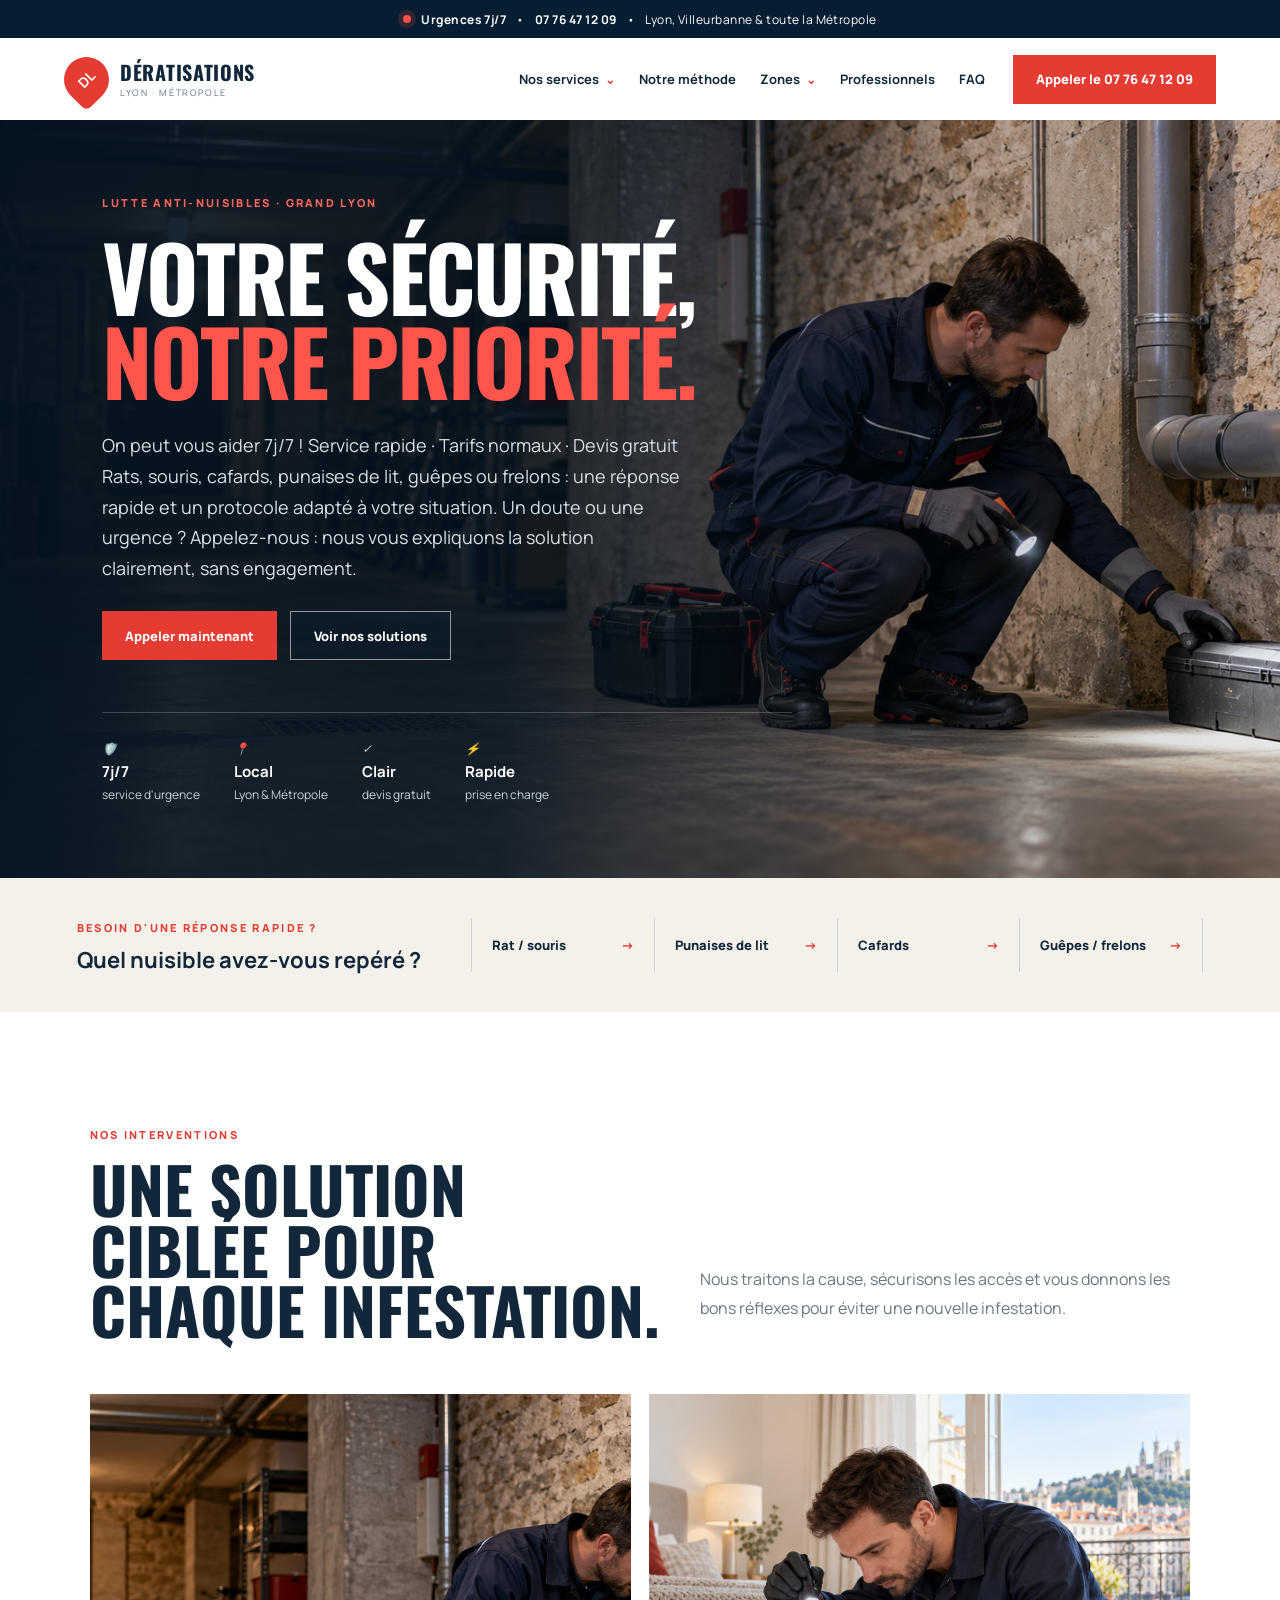
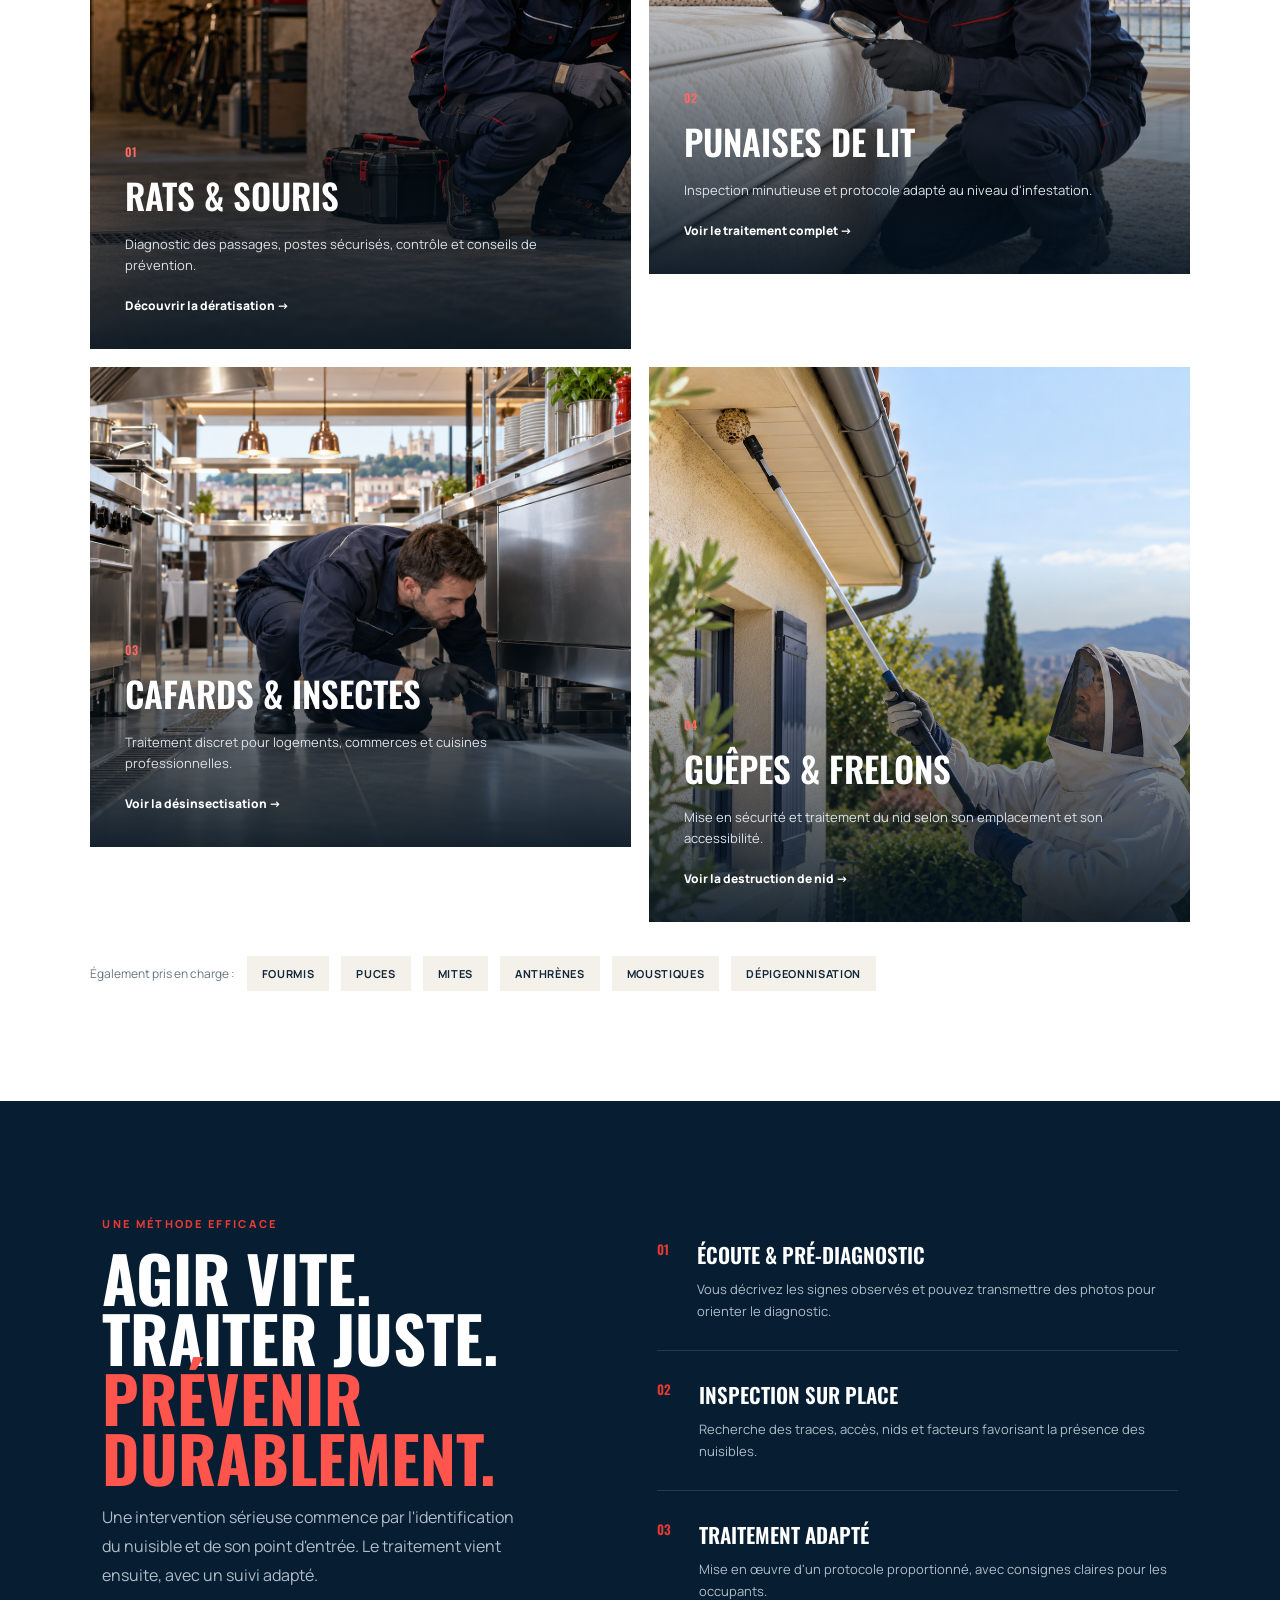
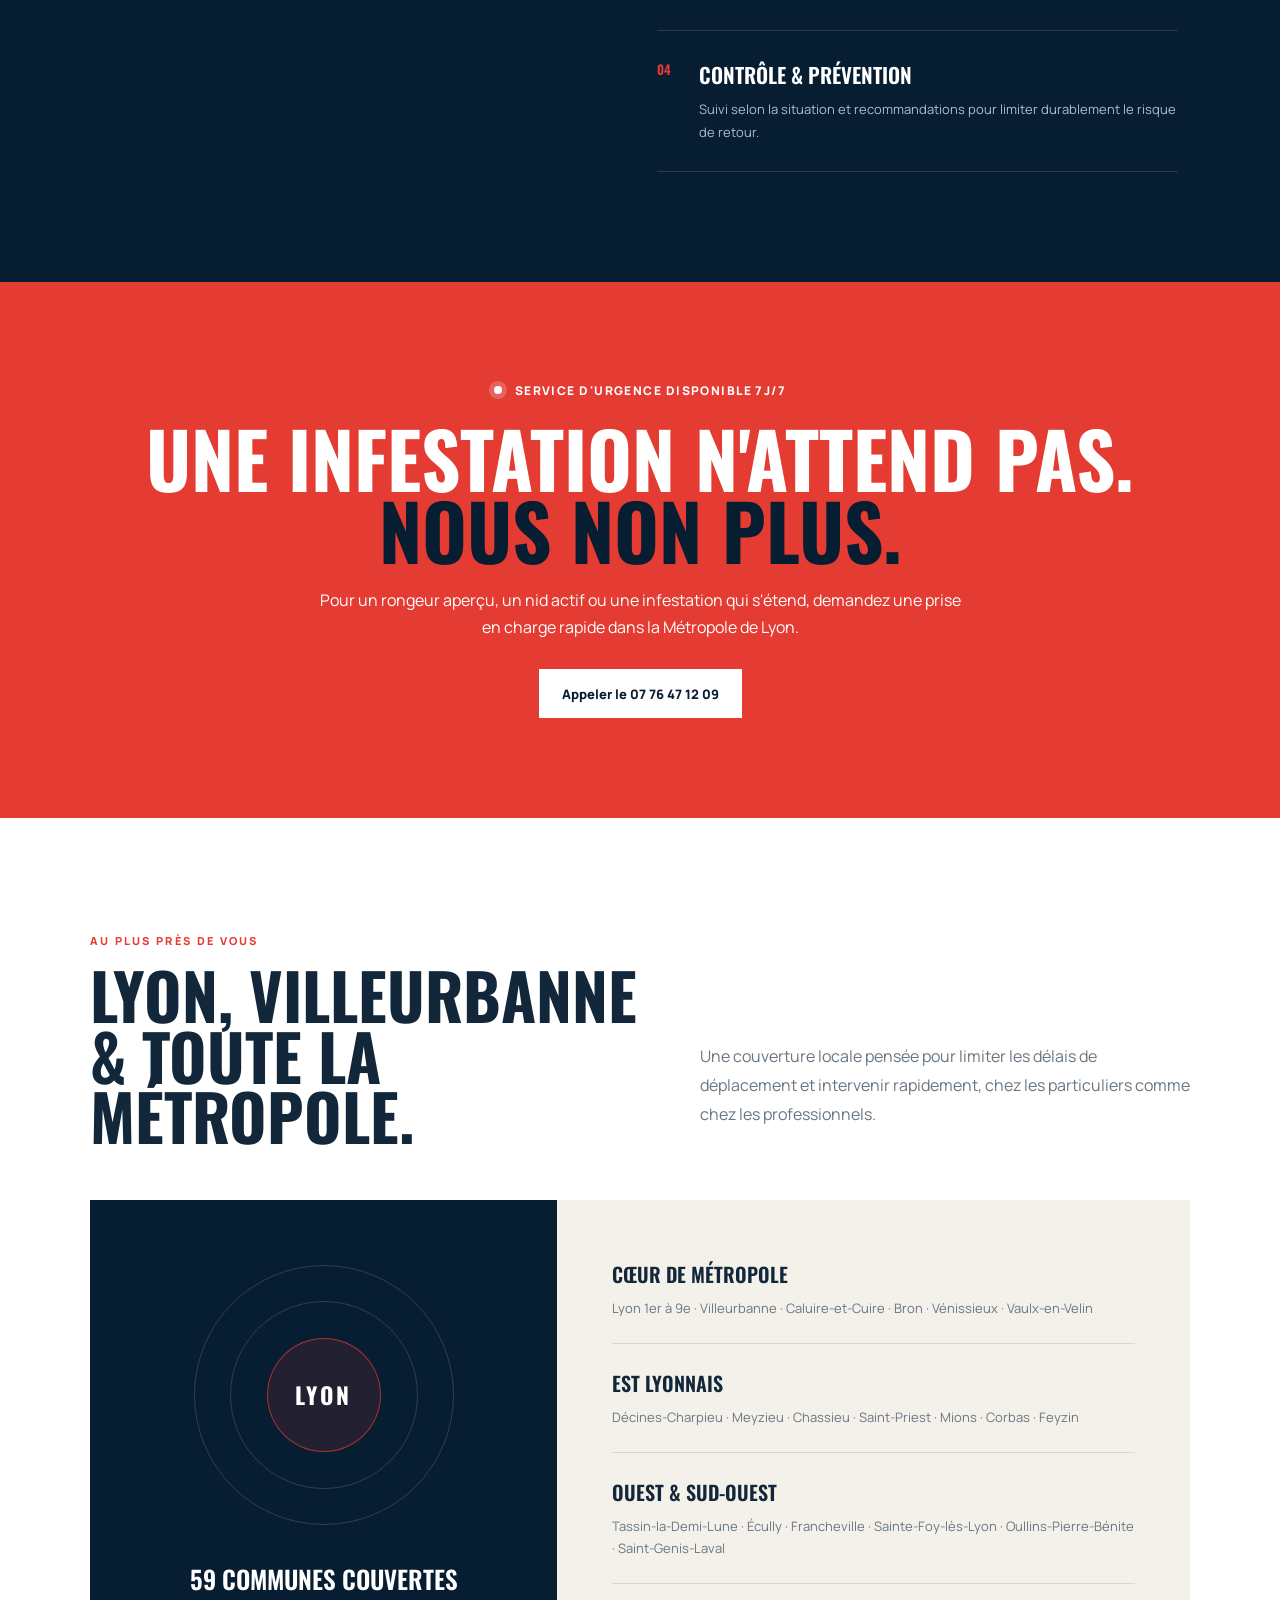
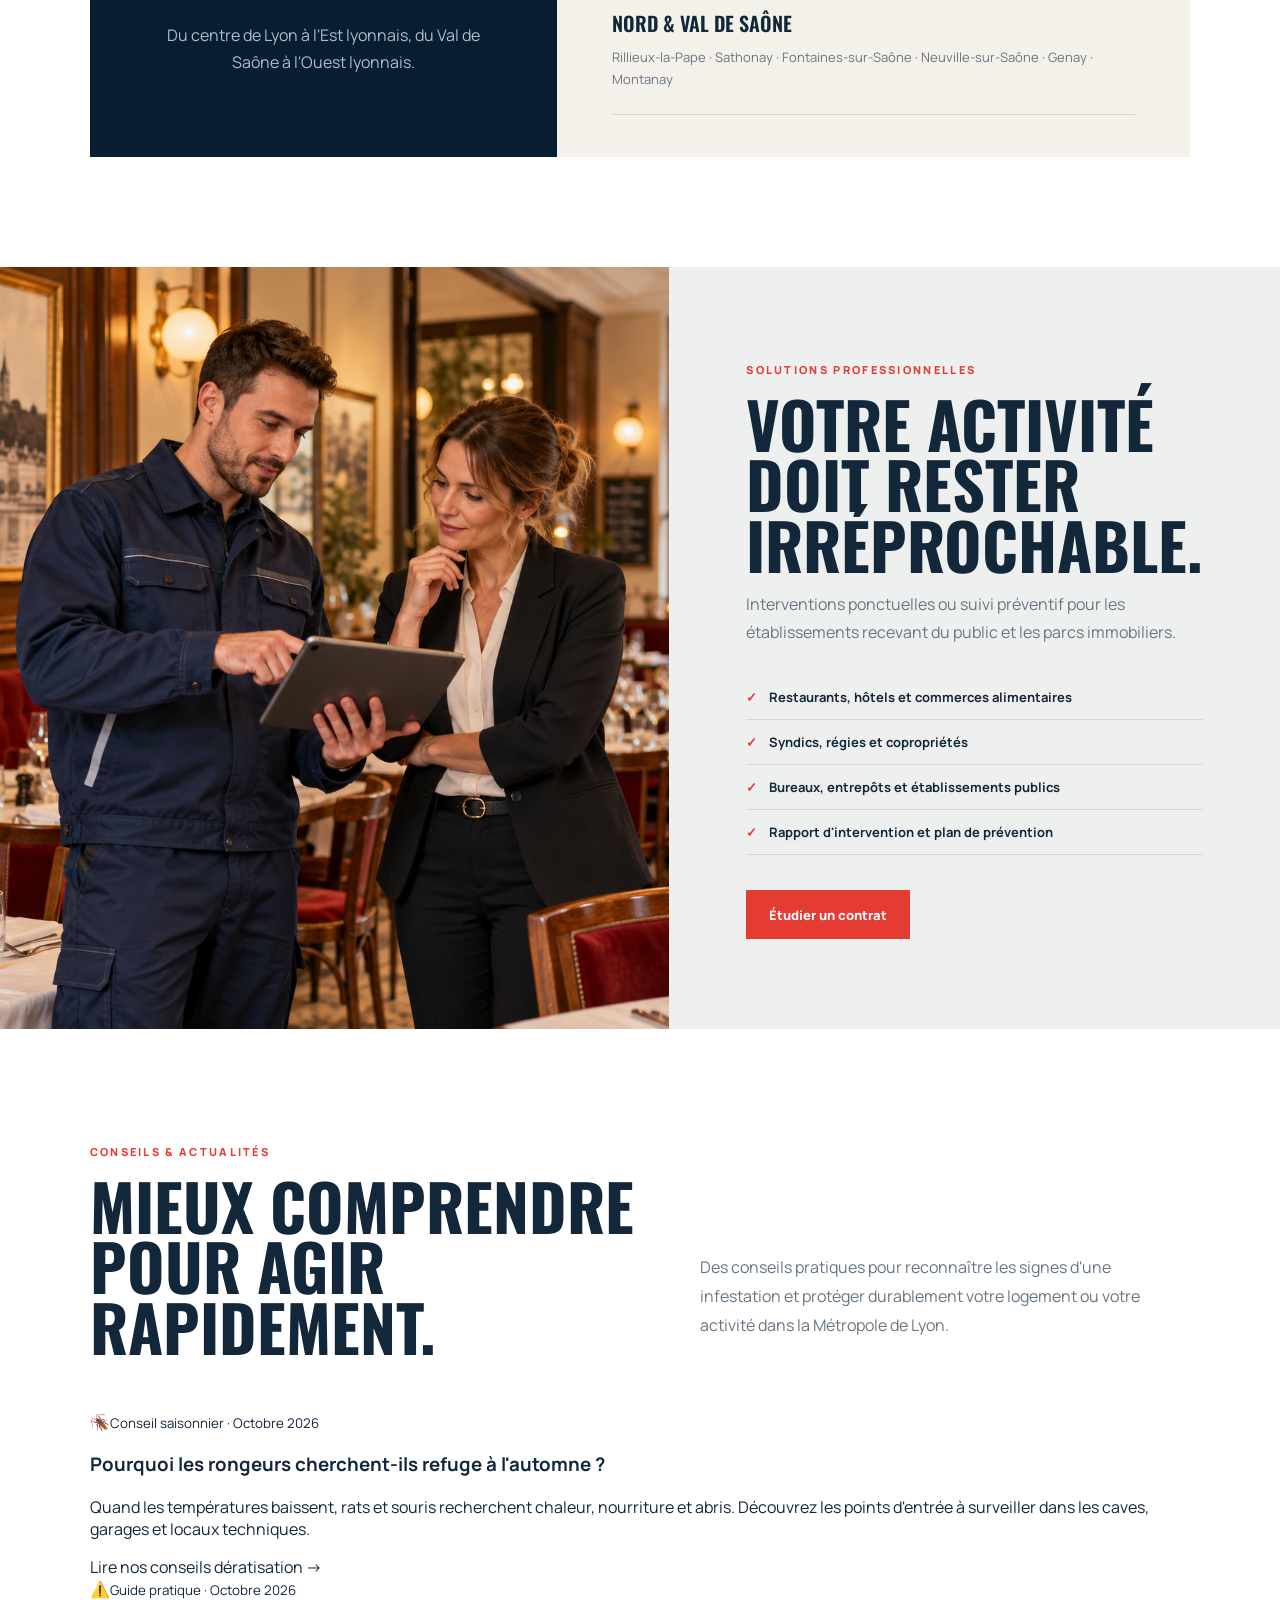
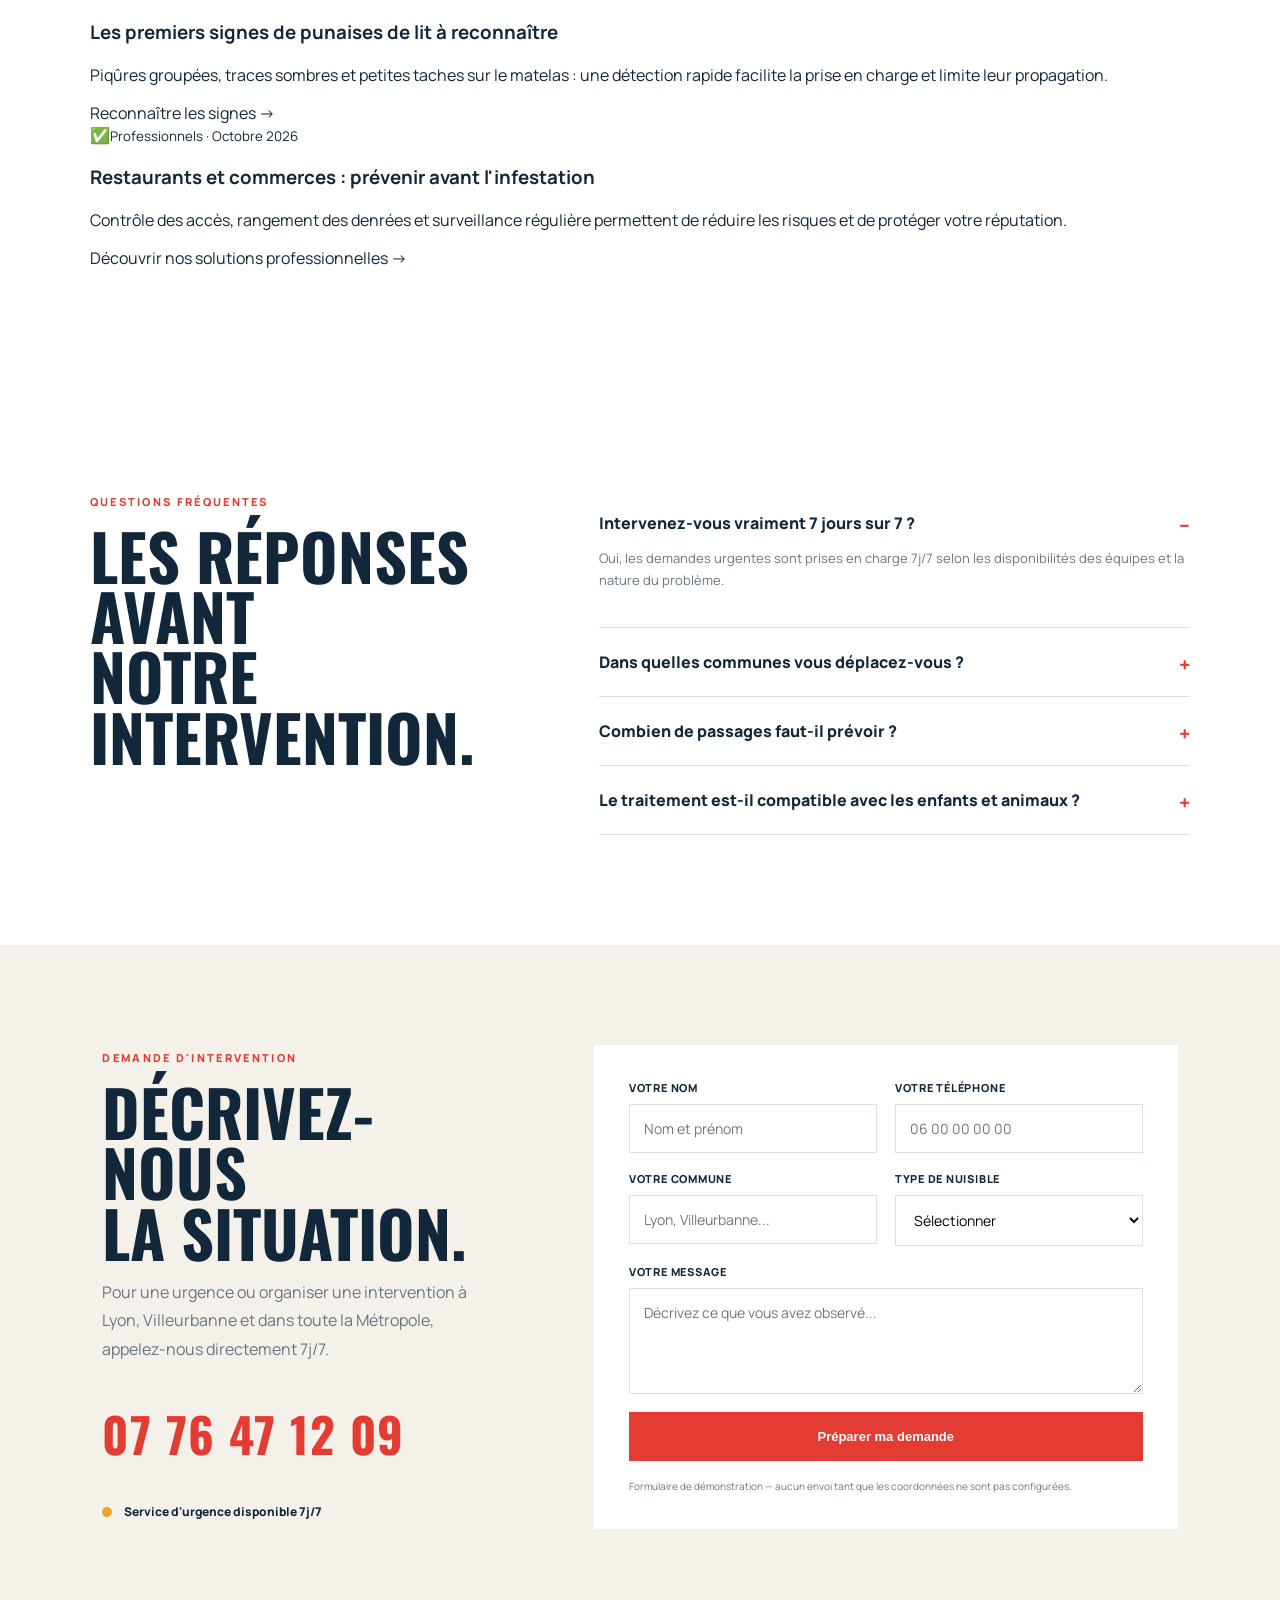
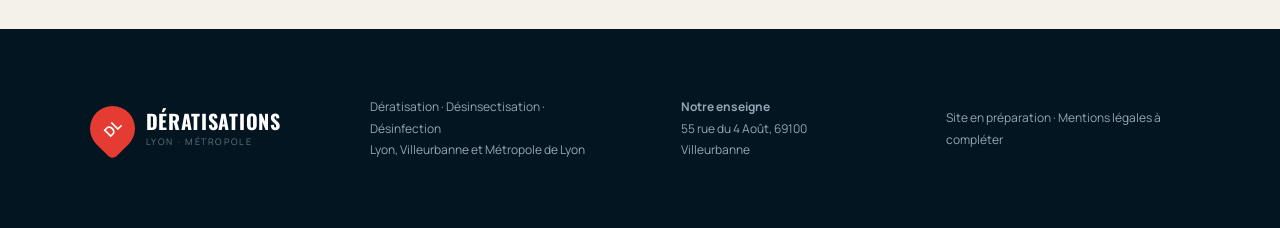
==== commit ddc4d170: "Ajoute les articles d actualite" ====
--- a/index.html
+++ b/index.html
@@ -139,6 +139,15 @@
       <div class="pro-content"><span class="red-label">Solutions professionnelles</span><h2>Votre activité doit rester<br>irréprochable.</h2><p>Interventions ponctuelles ou suivi préventif pour les établissements recevant du public et les parcs immobiliers.</p><ul><li>Restaurants, hôtels et commerces alimentaires</li><li>Syndics, régies et copropriétés</li><li>Bureaux, entrepôts et établissements publics</li><li>Rapport d'intervention et plan de prévention</li></ul><a class="btn btn-red" href="#contact">Étudier un contrat</a></div>
     </section>
 
+    <section class="section news" id="actualites">
+      <div class="section-head"><div><span class="red-label">Conseils & actualités</span><h2>Mieux comprendre<br>pour agir rapidement.</h2></div><p>Des conseils pratiques pour reconnaître les signes d'une infestation et protéger durablement votre logement ou votre activité dans la Métropole de Lyon.</p></div>
+      <div class="news-grid">
+        <article><span class="news-icon">🪳</span><small>Conseil saisonnier · Octobre 2026</small><h3>Pourquoi les rongeurs cherchent-ils refuge à l'automne ?</h3><p>Quand les températures baissent, rats et souris recherchent chaleur, nourriture et abris. Découvrez les points d'entrée à surveiller dans les caves, garages et locaux techniques.</p><a href="rats-souris.html">Lire nos conseils dératisation →</a></article>
+        <article><span class="news-icon">⚠️</span><small>Guide pratique · Octobre 2026</small><h3>Les premiers signes de punaises de lit à reconnaître</h3><p>Piqûres groupées, traces sombres et petites taches sur le matelas : une détection rapide facilite la prise en charge et limite leur propagation.</p><a href="punaises-de-lit.html">Reconnaître les signes →</a></article>
+        <article><span class="news-icon">✅</span><small>Professionnels · Octobre 2026</small><h3>Restaurants et commerces : prévenir avant l'infestation</h3><p>Contrôle des accès, rangement des denrées et surveillance régulière permettent de réduire les risques et de protéger votre réputation.</p><a href="#professionnels">Découvrir nos solutions professionnelles →</a></article>
+      </div>
+    </section>
+
     <section class="section faq" id="faq">
       <div><span class="red-label">Questions fréquentes</span><h2>Les réponses avant<br>notre intervention.</h2></div>
       <div class="accordion">
